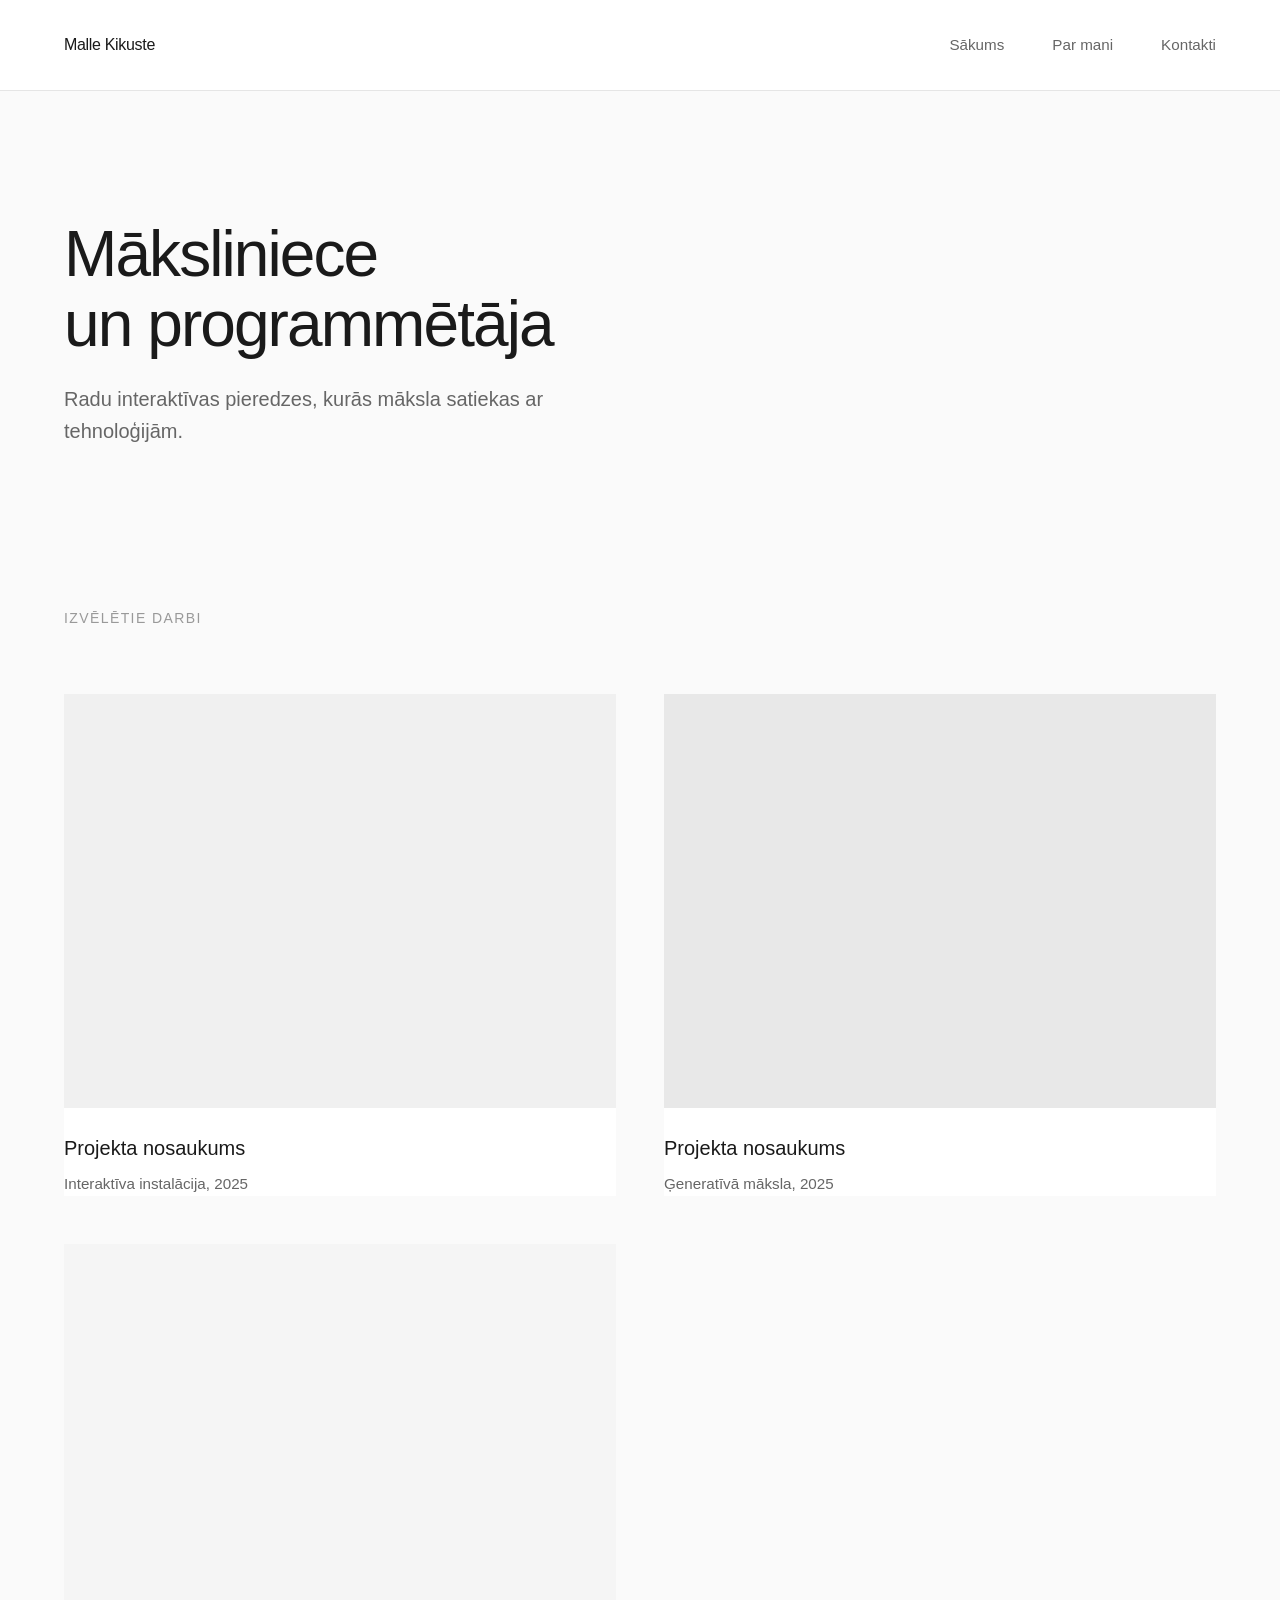
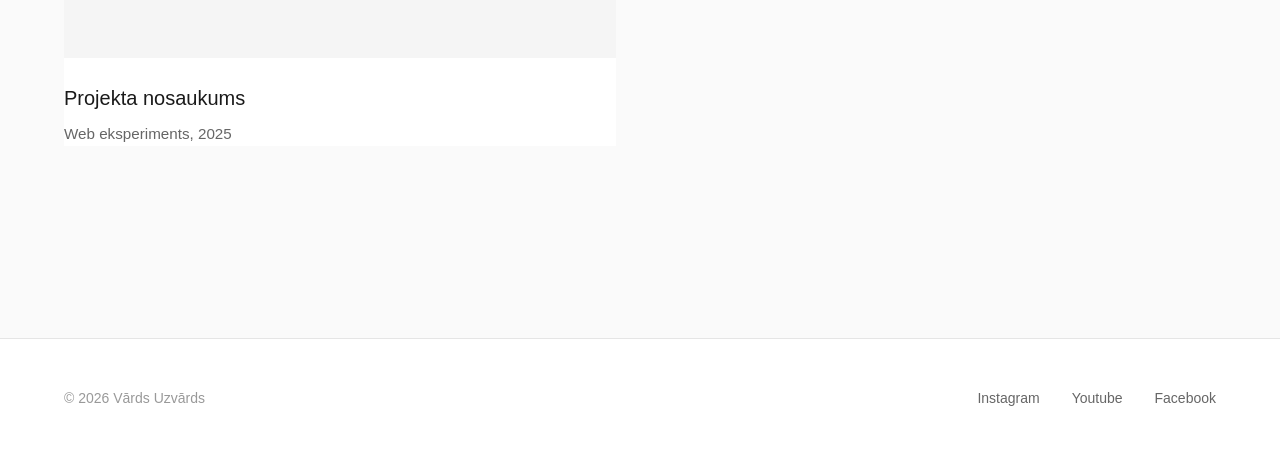
==== index.html @ 7a05544a "pievienoju pirmos failus" ====
<!DOCTYPE html>
<!-- ↑ Šis saka pārlūkam: "Šis ir HTML5 dokuments" -->

<html lang="lv">
<!-- ↑ <html> - Visa lapas sākums. lang="lv" nozīmē latviešu valoda -->

<head>
<!-- ↑ <head> satur informāciju PAR lapu (lietotājs neredz) -->

    <meta charset="UTF-8">
    <!-- ↑ Atbalsta latviešu burtus (ā, č, ē, ģ...) -->

    <meta name="viewport" content="width=device-width, initial-scale=1.0">
    <!-- ↑ Lai lapa labi izskatās uz mobilajiem telefoniem -->

    <title>Portfolio</title>
    <!-- ↑ Teksts, ko redz pārlūka tab augšā -->

    <link rel="stylesheet" href="style.css">
    <!-- ↑ SVARĪGI! Pievieno CSS failu ar stiliem -->
    <!-- href="style.css" nozīmē: meklē style.css TAJĀ PAŠĀ mapē -->

</head>
<!-- ↑ Head beidzas -->

<body>
<!-- ↑ <body> satur visu, ko lietotājs REDZ lapā -->
   
    <!-- ========================================
         HEADER - Augšējā navigācijas josla
         ======================================== -->
    <header>
    <!-- ↑ Semantiskais tags lapas galvenei -->
    <!-- Šeit būs logo un menu -->

        <nav>
        <!-- ↑ <nav> - navigācijas elements -->

            <h1>Malle Kikuste</h1>
            <!-- ↑ <h1> - Galvenais virsraksts (lielākais) -->
            <!-- Šeit students raksta savu vārdu -->

            <ul>
            <!-- ↑ <ul> - Unordered List (saraksts ar punktiem) -->

                <li><a href="index.html">Sākums</a></li>
                <!-- ↑ <li> - List Item (saraksta elements) -->
                <!-- <a href="..."> - saite uz citu lapu -->
                <!-- href="index.html" - ved uz šo pašu lapu -->

                <li><a href="about.html">Par mani</a></li>
                <!-- ↑ Saite uz "Par mani" lapu (vēl nav izveidota) -->

                <li><a href="contact.html">Kontakti</a></li>
                <!-- ↑ Saite uz "Kontakti" lapu (vēl nav izveidota) -->

            </ul>
            <!-- ↑ Saraksta beigas -->

        </nav>
        <!-- ↑ Navigācijas beigas -->

    </header>
    <!-- ↑ Header beidzas -->

    <!-- ========================================
         MAIN - Galvenais saturs
         ======================================== -->
    <main>
    <!-- ↑ <main> - galvenais lapas saturs -->

        <!-- HERO SEKCIJA - Liela intro daļa -->
        <section class="hero">
        <!-- ↑ <section> - semantisks satura bloks -->
        <!-- class="hero" - CSS var mērķēt šo konkrēto sekciju -->

            <h2>Māksliniece<br>un programmētāja</h2>
            <!-- ↑ <h2> - Otrā līmeņa virsraksts (mazāks par h1) -->
            <!-- <br> - line break, jauna rinda -->

            <p>Radu interaktīvas pieredzes, kurās māksla satiekas ar tehnoloģijām.</p>
            <!-- ↑ <p> - Paragraph (rindkopa/paragrāfs) -->

        </section>
        <!-- ↑ Hero sekcijas beigas -->

        <!-- PORTFOLIO SEKCIJA - Darbu galerija -->
        <section class="portfolio">
        <!-- ↑ Jauna sekcija ar class="portfolio" -->

            <h2>Izvēlētie darbi</h2>
            <!-- ↑ Sekcijas virsraksts -->

            <div class="gallery">
            <!-- ↑ <div> - Container (kastīte grupēšanai) -->
            <!-- class="gallery" - CSS izmantos, lai izveidotu grid layout -->

                <!-- PROJEKTS 1 -->
                <div class="project-card card1">
                <!-- ↑ Pirmā projekta kartīte -->
                <!-- 2 klases: "project-card" (vispārīgi stili) + "card1" (specifiskā krāsa) -->

                    <div class="img-placeholder"></div>
                    <!-- ↑ Tukša kastīte attēlam -->
                    <!-- CSS piešķirs pelēko fonu -->
                    <!-- Vēlāk var pievienot: <img src="images/project1.jpg"> -->

                    <h3>Projekta nosaukums</h3>
                    <!-- ↑ <h3> - Trešā līmeņa virsraksts (vēl mazāks) -->
                    <!-- Students šeit raksta sava darba nosaukumu -->

                    <p>Interaktīva instalācija, 2025</p>
                    <!-- ↑ Īss darba apraksts -->

                </div>
                <!-- ↑ Projekta 1 beigas -->

                <!-- PROJEKTS 2 -->
                <div class="project-card card2">
                <!-- ↑ Otrā projekta kartīte -->
                <!-- card2 = cita fona krāsa CSS -->

                    <div class="img-placeholder"></div>
                    <!-- ↑ Vieta otrajam attēlam -->

                    <h3>Projekta nosaukums</h3>
                    <!-- ↑ Otra projekta nosaukums -->

                    <p>Ģeneratīvā māksla, 2025</p>
                    <!-- ↑ Otra projekta apraksts -->

                </div>
                <!-- ↑ Projekta 2 beigas -->

                <!-- PROJEKTS 3 -->
                <div class="project-card card3">
                <!-- ↑ Trešā projekta kartīte -->

                    <div class="img-placeholder"></div>
                    <!-- ↑ Vieta trešajam attēlam -->

                    <h3>Projekta nosaukums</h3>
                    <!-- ↑ Trešā projekta nosaukums -->

                    <p>Web eksperiments, 2025</p>
                    <!-- ↑ Trešā projekta apraksts -->

                </div>
                <!-- ↑ Projekta 3 beigas -->

            </div>
            <!-- ↑ Gallery beidzas -->

        </section>
        <!-- ↑ Portfolio sekcijas beigas -->

    </main>
    <!-- ↑ Main satura beigas -->

    <!-- ========================================
         FOOTER - Apakšējā daļa ar info
         ======================================== -->
    <footer>
    <!-- ↑ <footer> - semantisks tags lapas kājenei -->

        <div class="footer-content">
        <!-- ↑ Container kas centēs saturu (CSS) -->

            <p>© 2026 Vārds Uzvārds</p>
            <!-- ↑ Copyright simbols © un vārds -->

            <div class="social-links">
            <!-- ↑ Container sociālajām saitēm -->

                <a href="#">Instagram</a>
                <!-- ↑ Saite uz Instagram -->
                <!-- href="#" - pagaidu, vēlāk aizstāj ar īsto URL -->

                <a href="#">Youtube</a>
                <!-- ↑ Saite uz Youtube -->

                <a href="#">Facebook</a>
                <!-- ↑ Saite uz Facebook -->

            </div>
            <!-- ↑ Social links beidzas -->

        </div>
        <!-- ↑ Footer content beidzas -->

    </footer>
    <!-- ↑ Footer beidzas -->

</body>
<!-- ↑ Body beidzas -->

</html>
<!-- ↑ Visa HTML dokumenta beigas -->


<!--
==============================================
KOPSAVILKUMS - LAPAS STRUKTŪRA:
==============================================

1. HEADER (augšā)
   └── Logo (Vārds Uzvārds) + Menu saites

2. MAIN (vidus)
   ├── HERO sekcija
   │   └── Liels virsraksts + apraksts
   └── PORTFOLIO sekcija
       └── 3 projektu kartītes
           ├── Attēla vieta
           ├── Nosaukums
           └── Apraksts

3. FOOTER (apakšā)
   └── Copyright + Sociālās saites

==============================================
KO MAINĪT:
==============================================

✏️  Rinda 14: Tavs vārds
✏️  Rinda 27: Hero virsraksts
✏️  Rinda 28: Hero apraksts
✏️  Rinda 40-42: Projekts 1 info
✏️  Rinda 49-51: Projekts 2 info
✏️  Rinda 58-60: Projekts 3 info
✏️  Rinda 71: Copyright vārds
✏️  Rinda 75-79: Sociālo saišu URL
==============================================
-->
---- style.css ----
/* ============================================
   CSS RESET - Noņem pārlūka default stilus
   ============================================ */

* {
    /* ↑ Zvaigznīte (*) = selektors VISIEM elementiem */
   
    margin: 0;
    /* ↑ Noņem visas ārējās atstarpes */
   
    padding: 0;
    /* ↑ Noņem visas iekšējās atstarpes */
   
    box-sizing: border-box;
    /* ↑ Padding un border IETILPST width/height */
    /* Atvieglo izmēru aprēķinus */
}

/* ============================================
   PAMATA BODY STILI
   ============================================ */

body {
    /* ↑ Stili VISAM lapas saturam */
   
    font-family: -apple-system, BlinkMacSystemFont, 'Segoe UI', sans-serif;
    /* ↑ Izmanto sistēmas fontu (Mac/Windows default) */
    /* Sans-serif = bez dekoratīvām līnijām */
   
    line-height: 1.6;
    /* ↑ Atstarpe starp teksta rindām (1.6x no fonta izmēra) */
    /* Laba lasāmība */
   
    color: #1a1a1a;
    /* ↑ Teksta krāsa - gandrīz melns (ne 100% melns) */
    /* Hex kods: # + 6 simboli (RR GG BB) */
   
    background: #fafafa;
    /* ↑ Lapas fona krāsa - gaišs pelēks */
}

/* ============================================
   HEADER - Augšējā navigācijas josla
   ============================================ */

header {
    /* ↑ Mērķē <header> tagu */
   
    padding: 2rem 4rem;
    /* ↑ Iekšējās atstarpes: 2rem augšā/apakšā, 4rem kreisais/labais */
    /* rem = relative unit (1rem ≈ 16px) */
   
    background: white;
    /* ↑ Balts fons */
   
    border-bottom: 1px solid #e5e5e5;
    /* ↑ Plāna pelēka līnija apakšā */
    /* 1px biezums, solid līnija, #e5e5e5 krāsa */
}

nav {
    /* ↑ Mērķē <nav> tagu header iekšā */
   
    display: flex;
    /* ↑ Flexbox layout - elementi rindā */
   
    justify-content: space-between;
    /* ↑ Izvieto elementus: viens kreisajā, otrs labajā pusē */
   
    align-items: center;
    /* ↑ Centrē elementus vertikāli */
   
    max-width: 1400px;
    /* ↑ Maksimālais platums (lai neizplūstu uz lielajiem ekrāniem) */
   
    margin: 0 auto;
    /* ↑ Centrē horizontāli: 0 augšā/apakšā, auto kreisais/labais */
}

nav h1 {
    /* ↑ Mērķē <h1> kas ir nav iekšā (logo/vārds) */
   
    font-size: 1rem;
    /* ↑ Izmērs 1rem (≈16px) - mazs, minimālistisks */
   
    font-weight: 500;
    /* ↑ Svars 500 (starp normal 400 un bold 700) */
   
    letter-spacing: -0.02em;
    /* ↑ Samazina atstarpi starp burtiem (saspiež) */
    /* Negatīvs = tuvāk kopā */
}

nav ul {
    /* ↑ Mērķē <ul> sarakstu nav iekšā */
   
    list-style: none;
    /* ↑ Noņem aizzīmes (bullet points) */
   
    display: flex;
    /* ↑ Saraksta elementi rindā (ne pa vertikāli) */
   
    gap: 3rem;
    /* ↑ Atstarpe starp saraksta elementiem */
}

nav a {
    /* ↑ Mērķē VISAS saites (<a>) nav iekšā */
   
    color: #666;
    /* ↑ Vidēji pelēka krāsa */
   
    text-decoration: none;
    /* ↑ Noņem pasvītrojumu */
   
    font-size: 0.95rem;
    /* ↑ Mazliet mazāks par normālo (15.2px) */
   
    transition: color 0.2s;
    /* ↑ Smooth krāsas maiņa 0.2 sekundes */
    /* Animē hover efektu */
}

nav a:hover {
    /* ↑ Kad pele ir virs saites */
   
    color: #1a1a1a;
    /* ↑ Kļūst tumšāka (gandrīz melna) */
}

/* ============================================
   MAIN - Galvenais saturs
   ============================================ */

main {
    /* ↑ Mērķē <main> tagu */
   
    max-width: 1400px;
    /* ↑ Ierobežo platumu */
   
    margin: 0 auto;
    /* ↑ Centrē horizontāli */
   
    padding: 0 4rem;
    /* ↑ Padding: 0 augšā/apakšā, 4rem kreisais/labais */
}

/* ============================================
   HERO SEKCIJA - Liela intro daļa
   ============================================ */

.hero {
    /* ↑ Punkts (.) nozīmē CLASS selector */
    /* Mērķē elementus ar class="hero" */
   
    padding: 8rem 0 6rem;
    /* ↑ Padding: 8rem augšā, 0 kreisais/labais, 6rem apakšā */
    /* Daudz vietas augšā un apakšā */
}

.hero h2 {
    /* ↑ Mērķē <h2> kas ir .hero iekšā */
   
    font-size: 4rem;
    /* ↑ Ļoti liels (64px) - galvenais virsraksts */
   
    font-weight: 300;
    /* ↑ Plāns fonts (light) */
    /* 300 ir viegls, 400 normāls, 700 treknraksts */
   
    letter-spacing: -0.03em;
    /* ↑ Vēl vairāk saspiesti burti */
   
    margin-bottom: 1.5rem;
    /* ↑ Atstarpe zem virsraksta */
   
    line-height: 1.1;
    /* ↑ Mazāka atstarpe starp rindām (kompaktāks) */
}

.hero p {
    /* ↑ Mērķē <p> kas ir .hero iekšā */
   
    font-size: 1.25rem;
    /* ↑ Lielāks par normālo (20px) */
   
    color: #666;
    /* ↑ Vidēji pelēks (vieglāks par virsrakstu) */
   
    font-weight: 300;
    /* ↑ Plāns fonts */
   
    max-width: 600px;
    /* ↑ Ierobežo teksta platumu (lasāmībai) */
    /* Pārāk plats teksts ir grūti lasāms */
}

/* ============================================
   PORTFOLIO SEKCIJA - Darbu galerija
   ============================================ */

.portfolio {
    /* ↑ Mērķē elementus ar class="portfolio" */
   
    padding: 4rem 0 8rem;
    /* ↑ Padding: 4rem augšā, 0 kreisais/labais, 8rem apakšā */
}

.portfolio h2 {
    /* ↑ Virsraksts portfolio sekcijā */
   
    font-size: 0.875rem;
    /* ↑ Mazs (14px) */
   
    text-transform: uppercase;
    /* ↑ Visi burti LIELIE */
   
    letter-spacing: 0.1em;
    /* ↑ Daudz vietas starp burtiem (plašāk) */
    /* Pozitīvs = tālāk */
   
    color: #999;
    /* ↑ Gaišs pelēks */
   
    margin-bottom: 4rem;
    /* ↑ Liela atstarpe zem virsraksta */
   
    font-weight: 500;
    /* ↑ Vidēji smags */
}

/* ============================================
   GALERIJA - Projektu grid
   ============================================ */

.gallery {
    /* ↑ Container projektu kartītēm */
   
    display: grid;
    /* ↑ CSS Grid layout (nevis flexbox) */
    /* Grid = 2D layout (rindas UN kolonnas) */
   
    grid-template-columns: repeat(auto-fit, minmax(400px, 1fr));
    /* ↑ MAĢIJA! Automātisks kolonnu skaits */
    /* repeat = atkārto */
    /* auto-fit = pielāgojas ekrāna platumam */
    /* minmax(400px, 1fr) = minimums 400px, maksimums 1 daļa */
    /* Rezultāts: 3 kolonnas plašam, 2 vidējam, 1 mobilajam */
   
    gap: 3rem;
    /* ↑ Atstarpe starp grid elementiem */
}

/* ============================================
   PROJEKTA KARTĪTE - Atsevišķs darbs
   ============================================ */

.project-card {
    /* ↑ Vispārīgi stili VISĀM kartītēm */
   
    background: white;
    /* ↑ Balts fons */
   
    transition: transform 0.3s ease;
    /* ↑ Animē transform izmaiņas 0.3 sekundes */
    /* ease = sākas lēni, paātrinās, beidzas lēni */
   
    cursor: pointer;
    /* ↑ Kursors kļūst par rociņu (norāda, ka klikšķināms) */
}

.project-card:hover {
    /* ↑ Kad pele ir virs kartītes */
   
    transform: translateY(-4px);
    /* ↑ Paceļ kartīti 4px uz augšu */
    /* Negatīvs Y = uz augšu, pozitīvs = uz leju */
}

.project-card .img-placeholder {
    /* ↑ Attēla vietas holders */
    /* Atstarpe starp .project-card un .img-placeholder = descendant selector */
    /* Mērķē .img-placeholder KAS IR .project-card iekšā */
   
    width: 100%;
    /* ↑ Pilns platums no vecāka elementa */
   
    aspect-ratio: 4/3;
    /* ↑ Fiksēts platuma/augstuma attiecība */
    /* 4:3 = standarta foto proporcija */
    /* Automātiski aprēķina augstumu no platuma */
   
    display: flex;
    /* ↑ Flexbox, lai centrētu saturu */
   
    align-items: center;
    /* ↑ Centrē vertikāli */
   
    justify-content: center;
    /* ↑ Centrē horizontāli */
   
    font-size: 3rem;
    /* ↑ Liels fonts (ja liek emoji vai tekstu) */
   
    background: #f5f5f5;
    /* ↑ Gaišs pelēks fons (default) */
   
    margin-bottom: 1.5rem;
    /* ↑ Atstarpe zem attēla */
}

/* Dažādas fona krāsas katrai kartītei */

.card1 .img-placeholder {
    /* ↑ Tikai pirmā kartīte (class="card1") */
   
    background: #f0f0f0;
    /* ↑ Mazliet tumšāks pelēks */
}

.card2 .img-placeholder {
    /* ↑ Tikai otrā kartīte */
   
    background: #e8e8e8;
    /* ↑ Vēl tumšāks */
}

.card3 .img-placeholder {
    /* ↑ Tikai trešā kartīte */
   
    background: #f5f5f5;
    /* ↑ Gaišs (tāds pats kā default) */
}

.project-card h3 {
    /* ↑ Projekta nosaukums kartītē */
   
    font-size: 1.25rem;
    /* ↑ Vidēji liels (20px) */
   
    font-weight: 400;
    /* ↑ Normāls svars (ne treknraksts) */
   
    color: #1a1a1a;
    /* ↑ Gandrīz melns */
   
    margin-bottom: 0.5rem;
    /* ↑ Neliela atstarpe zem nosaukuma */
}

.project-card p {
    /* ↑ Projekta apraksts kartītē */
   
    color: #666;
    /* ↑ Vidēji pelēks (vieglāks par nosaukumu) */
   
    font-size: 0.95rem;
    /* ↑ Mazliet mazāks (15.2px) */
   
    font-weight: 300;
    /* ↑ Plāns fonts */
}

/* ============================================
   FOOTER - Apakšējā daļa
   ============================================ */

footer {
    /* ↑ Mērķē <footer> tagu */
   
    background: white;
    /* ↑ Balts fons */
   
    border-top: 1px solid #e5e5e5;
    /* ↑ Plāna pelēka līnija AUGŠĀ */
   
    padding: 3rem 4rem;
    /* ↑ Padding: 3rem augšā/apakšā, 4rem kreisais/labais */
   
    margin-top: 4rem;
    /* ↑ Liela atstarpe virs footer */
}

.footer-content {
    /* ↑ Container footer saturam */
   
    max-width: 1400px;
    /* ↑ Ierobežo platumu */
   
    margin: 0 auto;
    /* ↑ Centrē horizontāli */
   
    display: flex;
    /* ↑ Flexbox layout */
   
    justify-content: space-between;
    /* ↑ Copyright kreisajā, saites labajā pusē */
   
    align-items: center;
    /* ↑ Centrē vertikāli */
}

footer p {
    /* ↑ Copyright teksts */
   
    color: #999;
    /* ↑ Gaišs pelēks */
   
    font-size: 0.875rem;
    /* ↑ Mazs (14px) */
}

.social-links {
    /* ↑ Container sociālajām saitēm */
   
    display: flex;
    /* ↑ Saites rindā */
   
    gap: 2rem;
    /* ↑ Atstarpe starp saitēm */
}

.social-links a {
    /* ↑ Atsevišķa sociālā saite */
   
    color: #666;
    /* ↑ Vidēji pelēks */
   
    text-decoration: none;
    /* ↑ Bez pasvītrojuma */
   
    font-size: 0.875rem;
    /* ↑ Mazs (14px) */
   
    transition: color 0.2s;
    /* ↑ Smooth krāsas maiņa */
}

.social-links a:hover {
    /* ↑ Kad pele virs saites */
   
    color: #1a1a1a;
    /* ↑ Kļūst tumšāka */
}

/* ============================================
   RESPONSIVE - Mobilajiem telefoniem
   ============================================ */

@media (max-width: 768px) {
    /* ↑ Media query = CSS kas darbojas TIK JA... */
    /* max-width: 768px = ekrāns 768px vai mazāks */
    /* Tipiskais tablet/phone breakpoint */
   
    header, main, footer {
        /* ↑ Visiem trim elementiem */
       
        padding-left: 2rem;
        padding-right: 2rem;
        /* ↑ Mazāks padding sānos (4rem → 2rem) */
        /* Vairāk vietas šaurā ekrānā */
    }

    nav {
        /* ↑ Navigācija mobilajā */
       
        flex-direction: column;
        /* ↑ Elementi pa vertikāli (ne horizontāli) */
        /* Logo virs menu */
       
        gap: 1.5rem;
        /* ↑ Atstarpe starp logo un menu */
       
        align-items: flex-start;
        /* ↑ Izlīdzina pa kreisi (nevis centru) */
    }

    nav ul {
        /* ↑ Menu saraksts mobilajā */
       
        gap: 2rem;
        /* ↑ Mazāka atstarpe (3rem → 2rem) */
    }

    .hero {
        /* ↑ Hero sekcija mobilajā */
       
        padding: 4rem 0 3rem;
        /* ↑ Mazāks padding (8rem → 4rem, 6rem → 3rem) */
    }

    .hero h2 {
        /* ↑ Hero virsraksts mobilajā */
       
        font-size: 2.5rem;
        /* ↑ Mazāks (4rem → 2.5rem = 64px → 40px) */
    }

    .hero p {
        /* ↑ Hero teksts mobilajā */
       
        font-size: 1.1rem;
        /* ↑ Mazāks (1.25rem → 1.1rem) */
    }

    .gallery {
        /* ↑ Projektu grid mobilajā */
       
        grid-template-columns: 1fr;
        /* ↑ TIK 1 kolonna (nevis 2-3) */
        /* Visi projekti pa vertikāli */
    }

    .footer-content {
        /* ↑ Footer saturs mobilajā */
       
        flex-direction: column;
        /* ↑ Elementi pa vertikāli */
        /* Copyright virs saitēm */
       
        gap: 1.5rem;
        /* ↑ Atstarpe starp elementiem */
       
        align-items: flex-start;
        /* ↑ Izlīdzina pa kreisi */
    }
}

/* ============================================
   KOPSAVILKUMS - KO MAINĪT:
   ============================================
   
   KRĀSAS:
   - Rinda 32: Teksta krāsa (#1a1a1a)
   - Rinda 35: Fona krāsa (#fafafa)
   - Rinda 54: Header fons (white)
   
   IZMĒRI:
   - Rinda 139: Hero virsraksts (4rem)
   - Rinda 227: Galvenā platums (1400px)
   
   FONTI:
   - Rinda 26: Font family
   
   ============================================ */
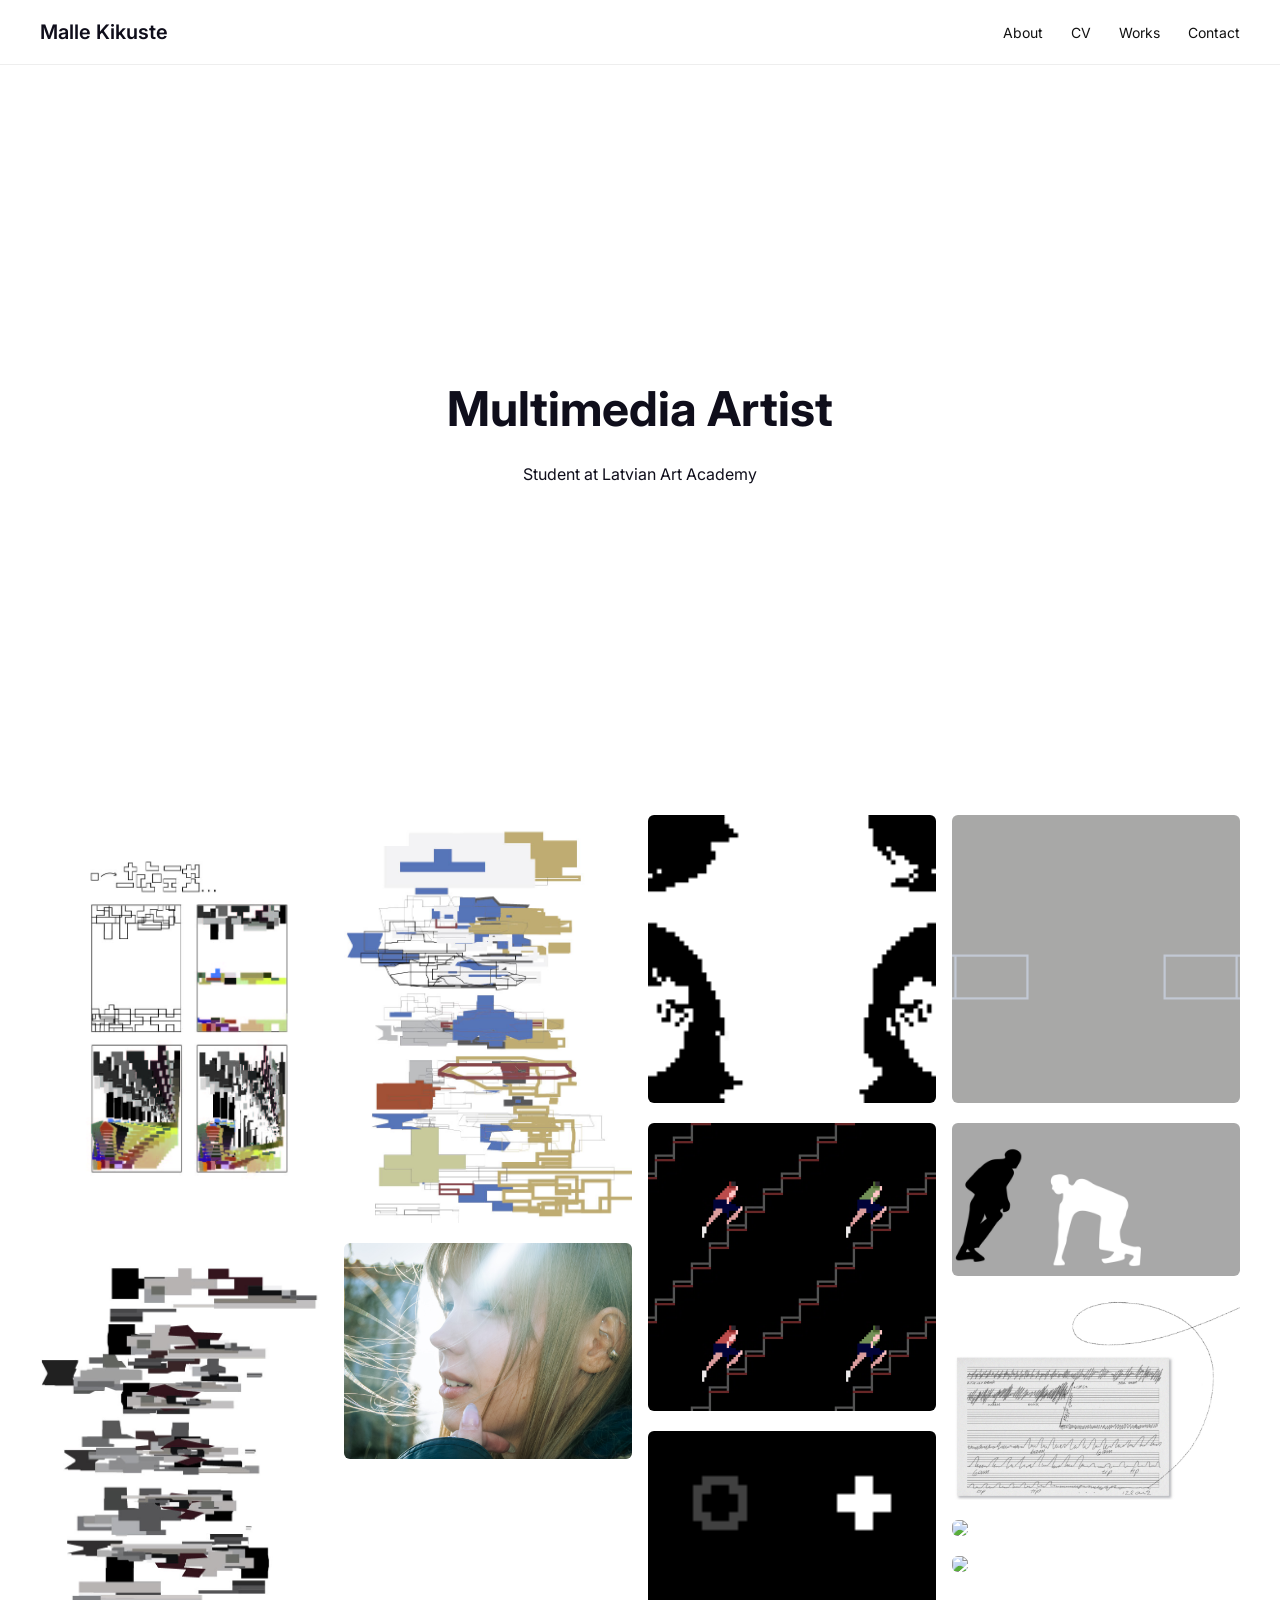
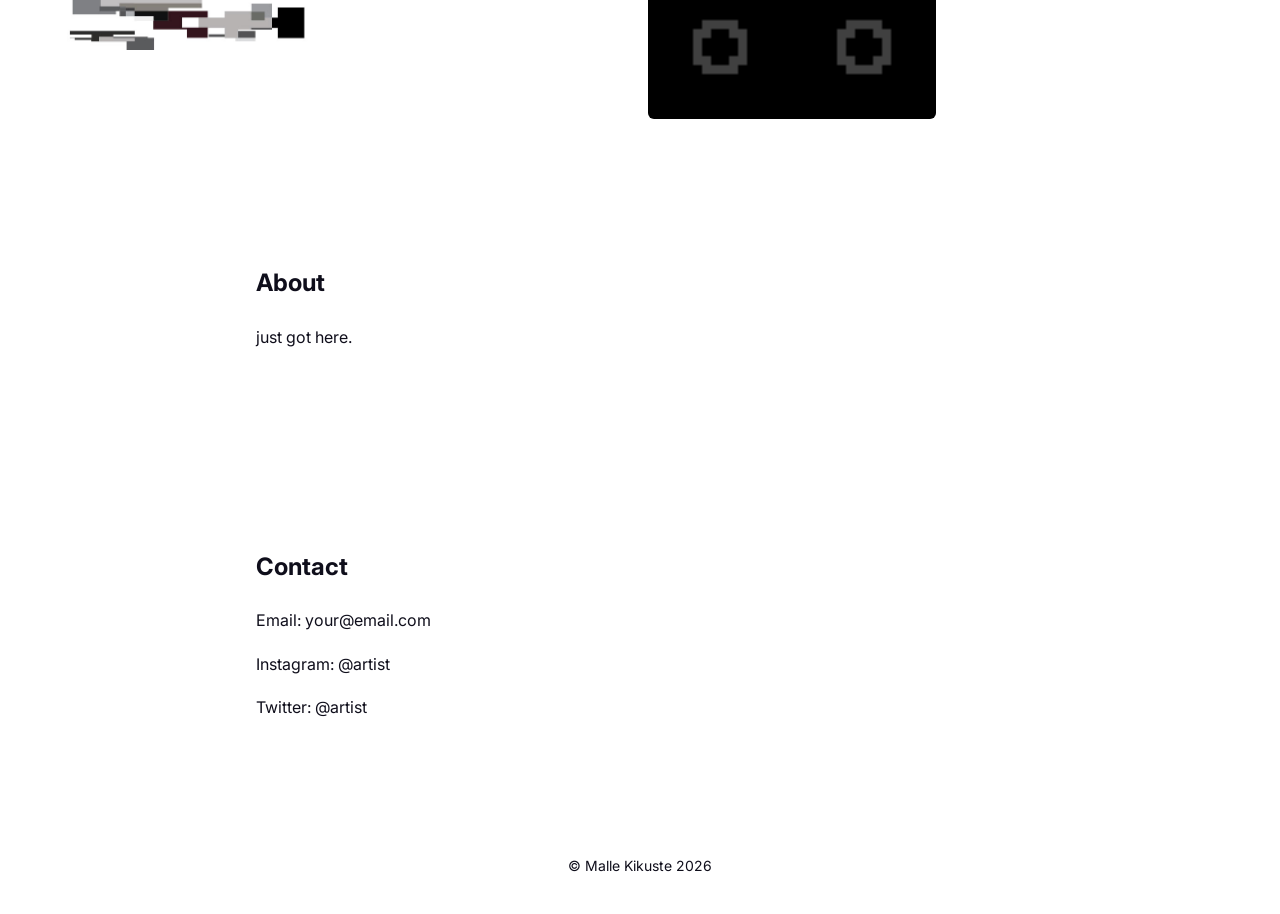
==== commit 75b26adf: "nomainiju majaslapas izskatu" ====
--- a/index.html
+++ b/index.html
@@ -1,236 +1,272 @@
 <!DOCTYPE html>
-<!-- ↑ Šis saka pārlūkam: "Šis ir HTML5 dokuments" -->
-
-<html lang="lv">
-<!-- ↑ <html> - Visa lapas sākums. lang="lv" nozīmē latviešu valoda -->
-
+<html lang="en">
 <head>
-<!-- ↑ <head> satur informāciju PAR lapu (lietotājs neredz) -->
-
-    <meta charset="UTF-8">
-    <!-- ↑ Atbalsta latviešu burtus (ā, č, ē, ģ...) -->
-
-    <meta name="viewport" content="width=device-width, initial-scale=1.0">
-    <!-- ↑ Lai lapa labi izskatās uz mobilajiem telefoniem -->
-
-    <title>Portfolio</title>
-    <!-- ↑ Teksts, ko redz pārlūka tab augšā -->
-
-    <link rel="stylesheet" href="style.css">
-    <!-- ↑ SVARĪGI! Pievieno CSS failu ar stiliem -->
-    <!-- href="style.css" nozīmē: meklē style.css TAJĀ PAŠĀ mapē -->
-
+
+<!-- CHANGE: Page title shown in browser tab -->
+<title>Malle Kikuste</title>
+
+<!-- CHANGE: Replace favicon.ico with your favicon file -->
+<link rel="icon" type="image/x-icon" href="favicon.ico">
+
+<meta charset="UTF-8">
+<meta name="viewport" content="width=device-width, initial-scale=1.0">
+
+<!-- CHANGE: Replace with your own web font if desired -->
+<link href="https://fonts.googleapis.com/css2?family=Inter:wght@300;400;600&display=swap" rel="stylesheet">
+
+<style>
+
+/* CHANGE: Global website colours, spacing and typography */
+body{
+margin:0;
+font-family:'Inter', sans-serif;
+background:#ffffff;
+color:#0f0e1b;
+}
+
+/* CHANGE: Header layout, spacing and responsiveness */
+header{
+display:flex;
+justify-content:space-between;
+align-items:center;
+padding:20px 40px;
+background:white;
+position:sticky;
+top:0;
+z-index:10;
+border-bottom:1px solid #eee;
+}
+
+/* CHANGE: Artist name styling */
+.logo{
+font-weight:600;
+font-size:20px;
+}
+
+/* CHANGE: Navigation spacing and alignment */
+nav a{
+margin-left:24px;
+text-decoration:none;
+color:#111;
+font-size:14px;
+}
+
+/* CHANGE: Hero section size, spacing and background */
+.hero {
+  height:70vh;
+  display:flex;
+  flex-direction:column;
+  justify-content:center;
+  align-items:center;
+  text-align:center;
+  padding:40px;
+
+  /* CHANGE: Hero background image */
+  background-image: url('h1.png'); /* replace with your image path */
+  background-size: cover;       /* ensures image covers whole hero area */
+  background-position: center;  /* centers the image */
+  background-repeat: no-repeat; /* prevents tiling */
+}
+
+/* CHANGE: Hero title styling */
+.hero h1{
+font-size:48px;
+margin-bottom:10px;
+}
+
+/* CHANGE: Hero description styling */
+.hero p{
+max-width:600px;
+}
+
+/* CHANGE: Main gallery grid layout */
+.gallery{
+column-count:4;
+column-gap:16px;
+padding:40px;
+}
+
+/* CHANGE: Individual artwork spacing */
+.artwork{
+break-inside:avoid;
+margin-bottom:16px;
+}
+
+/* CHANGE: Artwork image size and hover behaviour */
+.artwork img{
+width:100%;
+cursor:pointer;
+border-radius:6px;
+}
+
+/* CHANGE: Popup viewer background and alignment */
+.popup{
+display:none;
+position:fixed;
+top:0;
+left:0;
+width:100%;
+height:100%;
+background:rgba(0,0,0,0.9);
+justify-content:center;
+align-items:center;
+z-index:20;
+}
+
+/* CHANGE: Popup media size */
+.popup img, .popup iframe{
+max-width:80%;
+max-height:80%;
+}
+
+/* CHANGE: Close button styling */
+.close{
+position:absolute;
+top:30px;
+right:40px;
+color:white;
+font-size:30px;
+cursor:pointer;
+}
+
+/* CHANGE: About and Contact page layout */
+.section{
+padding:80px 20%;
+line-height:1.7;
+}
+
+/* CHANGE: Footer spacing */
+footer{
+padding:40px;
+text-align:center;
+font-size:14px;
+}
+
+@media(max-width:900px){
+
+/* CHANGE: Gallery columns for tablet */
+.gallery{
+column-count:2;
+}
+
+}
+
+@media(max-width:600px){
+
+/* CHANGE: Gallery columns for mobile */
+.gallery{
+column-count:1;
+}
+
+}
+
+</style>
 </head>
-<!-- ↑ Head beidzas -->
-
 <body>
-<!-- ↑ <body> satur visu, ko lietotājs REDZ lapā -->
-   
-    <!-- ========================================
-         HEADER - Augšējā navigācijas josla
-         ======================================== -->
-    <header>
-    <!-- ↑ Semantiskais tags lapas galvenei -->
-    <!-- Šeit būs logo un menu -->
-
-        <nav>
-        <!-- ↑ <nav> - navigācijas elements -->
-
-            <h1>Malle Kikuste</h1>
-            <!-- ↑ <h1> - Galvenais virsraksts (lielākais) -->
-            <!-- Šeit students raksta savu vārdu -->
-
-            <ul>
-            <!-- ↑ <ul> - Unordered List (saraksts ar punktiem) -->
-
-                <li><a href="index.html">Sākums</a></li>
-                <!-- ↑ <li> - List Item (saraksta elements) -->
-                <!-- <a href="..."> - saite uz citu lapu -->
-                <!-- href="index.html" - ved uz šo pašu lapu -->
-
-                <li><a href="about.html">Par mani</a></li>
-                <!-- ↑ Saite uz "Par mani" lapu (vēl nav izveidota) -->
-
-                <li><a href="contact.html">Kontakti</a></li>
-                <!-- ↑ Saite uz "Kontakti" lapu (vēl nav izveidota) -->
-
-            </ul>
-            <!-- ↑ Saraksta beigas -->
-
-        </nav>
-        <!-- ↑ Navigācijas beigas -->
-
-    </header>
-    <!-- ↑ Header beidzas -->
-
-    <!-- ========================================
-         MAIN - Galvenais saturs
-         ======================================== -->
-    <main>
-    <!-- ↑ <main> - galvenais lapas saturs -->
-
-        <!-- HERO SEKCIJA - Liela intro daļa -->
-        <section class="hero">
-        <!-- ↑ <section> - semantisks satura bloks -->
-        <!-- class="hero" - CSS var mērķēt šo konkrēto sekciju -->
-
-            <h2>Māksliniece<br>un programmētāja</h2>
-            <!-- ↑ <h2> - Otrā līmeņa virsraksts (mazāks par h1) -->
-            <!-- <br> - line break, jauna rinda -->
-
-            <p>Radu interaktīvas pieredzes, kurās māksla satiekas ar tehnoloģijām.</p>
-            <!-- ↑ <p> - Paragraph (rindkopa/paragrāfs) -->
-
-        </section>
-        <!-- ↑ Hero sekcijas beigas -->
-
-        <!-- PORTFOLIO SEKCIJA - Darbu galerija -->
-        <section class="portfolio">
-        <!-- ↑ Jauna sekcija ar class="portfolio" -->
-
-            <h2>Izvēlētie darbi</h2>
-            <!-- ↑ Sekcijas virsraksts -->
-
-            <div class="gallery">
-            <!-- ↑ <div> - Container (kastīte grupēšanai) -->
-            <!-- class="gallery" - CSS izmantos, lai izveidotu grid layout -->
-
-                <!-- PROJEKTS 1 -->
-                <div class="project-card card1">
-                <!-- ↑ Pirmā projekta kartīte -->
-                <!-- 2 klases: "project-card" (vispārīgi stili) + "card1" (specifiskā krāsa) -->
-
-                    <div class="img-placeholder"></div>
-                    <!-- ↑ Tukša kastīte attēlam -->
-                    <!-- CSS piešķirs pelēko fonu -->
-                    <!-- Vēlāk var pievienot: <img src="images/project1.jpg"> -->
-
-                    <h3>Projekta nosaukums</h3>
-                    <!-- ↑ <h3> - Trešā līmeņa virsraksts (vēl mazāks) -->
-                    <!-- Students šeit raksta sava darba nosaukumu -->
-
-                    <p>Interaktīva instalācija, 2025</p>
-                    <!-- ↑ Īss darba apraksts -->
-
-                </div>
-                <!-- ↑ Projekta 1 beigas -->
-
-                <!-- PROJEKTS 2 -->
-                <div class="project-card card2">
-                <!-- ↑ Otrā projekta kartīte -->
-                <!-- card2 = cita fona krāsa CSS -->
-
-                    <div class="img-placeholder"></div>
-                    <!-- ↑ Vieta otrajam attēlam -->
-
-                    <h3>Projekta nosaukums</h3>
-                    <!-- ↑ Otra projekta nosaukums -->
-
-                    <p>Ģeneratīvā māksla, 2025</p>
-                    <!-- ↑ Otra projekta apraksts -->
-
-                </div>
-                <!-- ↑ Projekta 2 beigas -->
-
-                <!-- PROJEKTS 3 -->
-                <div class="project-card card3">
-                <!-- ↑ Trešā projekta kartīte -->
-
-                    <div class="img-placeholder"></div>
-                    <!-- ↑ Vieta trešajam attēlam -->
-
-                    <h3>Projekta nosaukums</h3>
-                    <!-- ↑ Trešā projekta nosaukums -->
-
-                    <p>Web eksperiments, 2025</p>
-                    <!-- ↑ Trešā projekta apraksts -->
-
-                </div>
-                <!-- ↑ Projekta 3 beigas -->
-
-            </div>
-            <!-- ↑ Gallery beidzas -->
-
-        </section>
-        <!-- ↑ Portfolio sekcijas beigas -->
-
-    </main>
-    <!-- ↑ Main satura beigas -->
-
-    <!-- ========================================
-         FOOTER - Apakšējā daļa ar info
-         ======================================== -->
-    <footer>
-    <!-- ↑ <footer> - semantisks tags lapas kājenei -->
-
-        <div class="footer-content">
-        <!-- ↑ Container kas centēs saturu (CSS) -->
-
-            <p>© 2026 Vārds Uzvārds</p>
-            <!-- ↑ Copyright simbols © un vārds -->
-
-            <div class="social-links">
-            <!-- ↑ Container sociālajām saitēm -->
-
-                <a href="#">Instagram</a>
-                <!-- ↑ Saite uz Instagram -->
-                <!-- href="#" - pagaidu, vēlāk aizstāj ar īsto URL -->
-
-                <a href="#">Youtube</a>
-                <!-- ↑ Saite uz Youtube -->
-
-                <a href="#">Facebook</a>
-                <!-- ↑ Saite uz Facebook -->
-
-            </div>
-            <!-- ↑ Social links beidzas -->
-
-        </div>
-        <!-- ↑ Footer content beidzas -->
-
-    </footer>
-    <!-- ↑ Footer beidzas -->
+
+<!-- HEADER NAVIGATION -->
+<header>
+
+<!-- CHANGE: Artist name text -->
+<div class="logo">Malle Kikuste</div>
+
+<nav>
+
+<!-- CHANGE: Navigation labels and links -->
+<a href="#about">About</a>
+<a href="#cv">CV</a>
+<a href="#works">Works</a>
+<a href="#contact">Contact</a>
+
+</nav>
+</header>
+
+<!-- HERO SECTION -->
+<section class="hero">
+<!-- CHANGE: Main homepage title -->
+<h1>Multimedia Artist</h1>
+<!-- CHANGE: Short introduction text -->
+<p>Student at Latvian Art Academy</p>
+
+</section>
+
+<!-- WORKS GALLERY -->
+<section id="works" class="gallery">
+
+<!-- CHANGE: Replace image paths and popup behaviour -->
+<div class="artwork"><img src="1.jpg" onclick="openPopup('1.jpg')"></div>
+<div class="artwork"><img src="2.jpg" onclick="openPopup('2.jpg')"></div>
+<div class="artwork"><img src="3.jpg" onclick="openPopup('3.jpg')"></div>
+<div class="artwork"><img src="4.jpg" onclick="openPopup('4.jpg')"></div>
+
+<!-- CHANGE: Example artwork that opens separate page -->
+<div class="artwork"><a href="g5.html"><img src="g5.gif"></a></div>
+<div class="artwork"><a href="g6.html"><img src="g6.gif"></a></div>
+<div class="artwork"><a href="g7.html"><img src="g7.gif"></a></div>
+<div class="artwork"><a href="g8.html"><img src="g8.gif"></a></div>
+
+<!-- CHANGE: Additional popup artworks -->
+<div class="artwork"><img src="9.png" onclick="openPopup('9.png')"></div>
+<div class="artwork"><img src="10.png" onclick="openPopup('10.png')"></div>
+<div class="artwork"><img src="11.png" onclick="openPopup('11.png')"></div>
+<div class="artwork"><img src="12.png" onclick="openPopup('12.png')"></div>
+
+</section>
+
+<!-- ABOUT SECTION -->
+<section id="about" class="section">
+
+<!-- CHANGE: Artist biography text -->
+<h2>About</h2>
+<p>
+just got here.
+</p>
+
+</section>
+
+<!-- CONTACT SECTION -->
+<section id="contact" class="section">
+
+<!-- CHANGE: Contact text and social links -->
+<h2>Contact</h2>
+<p>Email: your@email.com</p>
+<p>Instagram: @artist</p>
+<p>Twitter: @artist</p>
+
+</section>
+
+<footer>
+
+<!-- CHANGE: Footer text -->
+© Malle Kikuste 2026
+
+</footer>
+
+<!-- POPUP VIEWER -->
+<div class="popup" id="popup">
+<span class="close" onclick="closePopup()">×</span>
+<img id="popup-img">
+</div>
+
+<script>
+
+/* CHANGE: Popup behaviour */
+function openPopup(src){
+
+document.getElementById('popup').style.display='flex';
+
+document.getElementById('popup-img').src=src;
+
+}
+
+/* CHANGE: Close popup behaviour */
+function closePopup(){
+
+document.getElementById('popup').style.display='none';
+
+}
+
+</script>
 
 </body>
-<!-- ↑ Body beidzas -->
-
 </html>
-<!-- ↑ Visa HTML dokumenta beigas -->
-
-
-<!--
-==============================================
-KOPSAVILKUMS - LAPAS STRUKTŪRA:
-==============================================
-
-1. HEADER (augšā)
-   └── Logo (Vārds Uzvārds) + Menu saites
-
-2. MAIN (vidus)
-   ├── HERO sekcija
-   │   └── Liels virsraksts + apraksts
-   └── PORTFOLIO sekcija
-       └── 3 projektu kartītes
-           ├── Attēla vieta
-           ├── Nosaukums
-           └── Apraksts
-
-3. FOOTER (apakšā)
-   └── Copyright + Sociālās saites
-
-==============================================
-KO MAINĪT:
-==============================================
-
-✏️  Rinda 14: Tavs vārds
-✏️  Rinda 27: Hero virsraksts
-✏️  Rinda 28: Hero apraksts
-✏️  Rinda 40-42: Projekts 1 info
-✏️  Rinda 49-51: Projekts 2 info
-✏️  Rinda 58-60: Projekts 3 info
-✏️  Rinda 71: Copyright vārds
-✏️  Rinda 75-79: Sociālo saišu URL
-==============================================
--->
-
-
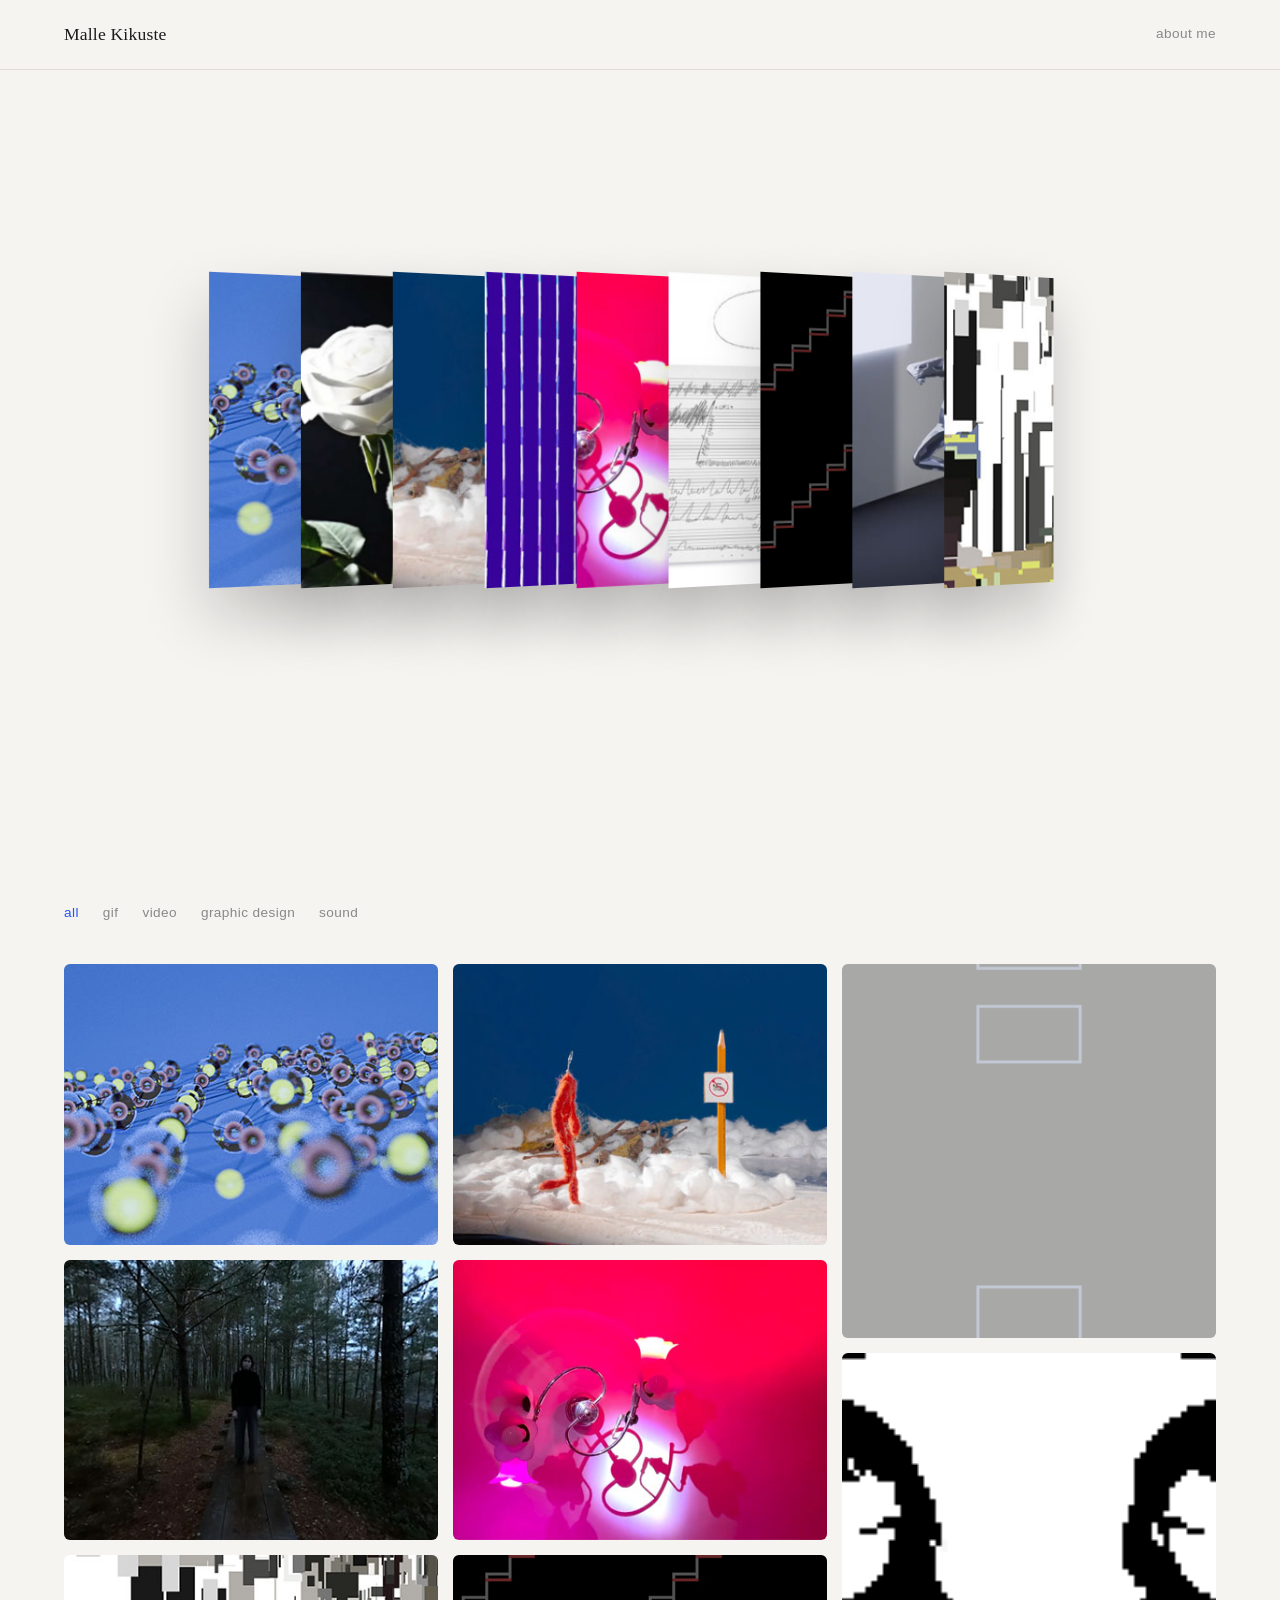
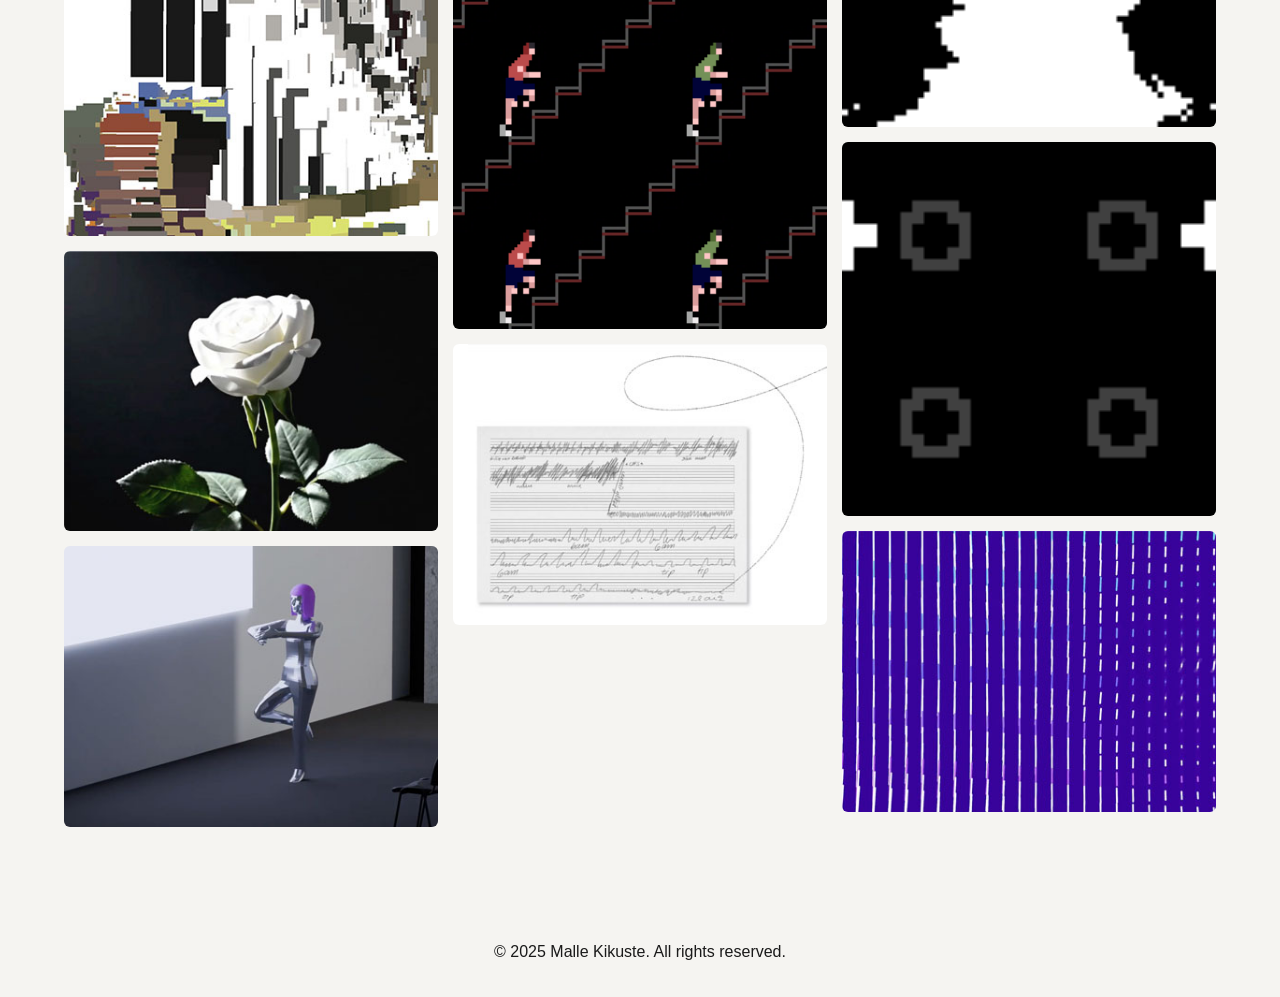
==== commit 46919a32: "update visam" ====
--- a/index.html
+++ b/index.html
@@ -1,272 +1,306 @@
 <!DOCTYPE html>
 <html lang="en">
 <head>
-
-<!-- CHANGE: Page title shown in browser tab -->
-<title>Malle Kikuste</title>
-
-<!-- CHANGE: Replace favicon.ico with your favicon file -->
-<link rel="icon" type="image/x-icon" href="favicon.ico">
-
-<meta charset="UTF-8">
-<meta name="viewport" content="width=device-width, initial-scale=1.0">
-
-<!-- CHANGE: Replace with your own web font if desired -->
-<link href="https://fonts.googleapis.com/css2?family=Inter:wght@300;400;600&display=swap" rel="stylesheet">
-
-<style>
-
-/* CHANGE: Global website colours, spacing and typography */
-body{
-margin:0;
-font-family:'Inter', sans-serif;
-background:#ffffff;
-color:#0f0e1b;
-}
-
-/* CHANGE: Header layout, spacing and responsiveness */
-header{
-display:flex;
-justify-content:space-between;
-align-items:center;
-padding:20px 40px;
-background:white;
-position:sticky;
-top:0;
-z-index:10;
-border-bottom:1px solid #eee;
-}
-
-/* CHANGE: Artist name styling */
-.logo{
-font-weight:600;
-font-size:20px;
-}
-
-/* CHANGE: Navigation spacing and alignment */
-nav a{
-margin-left:24px;
-text-decoration:none;
-color:#111;
-font-size:14px;
-}
-
-/* CHANGE: Hero section size, spacing and background */
-.hero {
-  height:70vh;
-  display:flex;
-  flex-direction:column;
-  justify-content:center;
-  align-items:center;
-  text-align:center;
-  padding:40px;
-
-  /* CHANGE: Hero background image */
-  background-image: url('h1.png'); /* replace with your image path */
-  background-size: cover;       /* ensures image covers whole hero area */
-  background-position: center;  /* centers the image */
-  background-repeat: no-repeat; /* prevents tiling */
-}
-
-/* CHANGE: Hero title styling */
-.hero h1{
-font-size:48px;
-margin-bottom:10px;
-}
-
-/* CHANGE: Hero description styling */
-.hero p{
-max-width:600px;
-}
-
-/* CHANGE: Main gallery grid layout */
-.gallery{
-column-count:4;
-column-gap:16px;
-padding:40px;
-}
-
-/* CHANGE: Individual artwork spacing */
-.artwork{
-break-inside:avoid;
-margin-bottom:16px;
-}
-
-/* CHANGE: Artwork image size and hover behaviour */
-.artwork img{
-width:100%;
-cursor:pointer;
-border-radius:6px;
-}
-
-/* CHANGE: Popup viewer background and alignment */
-.popup{
-display:none;
-position:fixed;
-top:0;
-left:0;
-width:100%;
-height:100%;
-background:rgba(0,0,0,0.9);
-justify-content:center;
-align-items:center;
-z-index:20;
-}
-
-/* CHANGE: Popup media size */
-.popup img, .popup iframe{
-max-width:80%;
-max-height:80%;
-}
-
-/* CHANGE: Close button styling */
-.close{
-position:absolute;
-top:30px;
-right:40px;
-color:white;
-font-size:30px;
-cursor:pointer;
-}
-
-/* CHANGE: About and Contact page layout */
-.section{
-padding:80px 20%;
-line-height:1.7;
-}
-
-/* CHANGE: Footer spacing */
-footer{
-padding:40px;
-text-align:center;
-font-size:14px;
-}
-
-@media(max-width:900px){
-
-/* CHANGE: Gallery columns for tablet */
-.gallery{
-column-count:2;
-}
-
-}
-
-@media(max-width:600px){
-
-/* CHANGE: Gallery columns for mobile */
-.gallery{
-column-count:1;
-}
-
-}
-
-</style>
+  <meta charset="UTF-8" />
+  <meta name="viewport" content="width=device-width, initial-scale=1.0, viewport-fit=cover" />
+  <title>Malle Kikuste</title>
+  <link rel="icon" href="favicon.ico" type="image/x-icon" />
+  <link rel="preconnect" href="https://fonts.googleapis.com"/>
+  <link rel="preconnect" href="https://fonts.gstatic.com" crossorigin/>
+  <link href="https://fonts.googleapis.com/css2?family=Noto+Serif:ital,wght@0,100..900;1,100..900&display=swap" rel="stylesheet"/>
+  <link rel="stylesheet" href="style.css" />
 </head>
 <body>
 
-<!-- HEADER NAVIGATION -->
-<header>
-
-<!-- CHANGE: Artist name text -->
-<div class="logo">Malle Kikuste</div>
-
-<nav>
-
-<!-- CHANGE: Navigation labels and links -->
-<a href="#about">About</a>
-<a href="#cv">CV</a>
-<a href="#works">Works</a>
-<a href="#contact">Contact</a>
-
+<link rel="icon" href="favicon.ico" type="image/x-icon" />
+
+<nav class="nav">
+  <a href="index.html" class="nav-name">Malle Kikuste</a>
+  <div class="nav-links">
+    <a href="about.html" class="nav-link">about me</a>
+  </div>
 </nav>
-</header>
-
-<!-- HERO SECTION -->
-<section class="hero">
-<!-- CHANGE: Main homepage title -->
-<h1>Multimedia Artist</h1>
-<!-- CHANGE: Short introduction text -->
-<p>Student at Latvian Art Academy</p>
-
-</section>
-
-<!-- WORKS GALLERY -->
-<section id="works" class="gallery">
-
-<!-- CHANGE: Replace image paths and popup behaviour -->
-<div class="artwork"><img src="1.jpg" onclick="openPopup('1.jpg')"></div>
-<div class="artwork"><img src="2.jpg" onclick="openPopup('2.jpg')"></div>
-<div class="artwork"><img src="3.jpg" onclick="openPopup('3.jpg')"></div>
-<div class="artwork"><img src="4.jpg" onclick="openPopup('4.jpg')"></div>
-
-<!-- CHANGE: Example artwork that opens separate page -->
-<div class="artwork"><a href="g5.html"><img src="g5.gif"></a></div>
-<div class="artwork"><a href="g6.html"><img src="g6.gif"></a></div>
-<div class="artwork"><a href="g7.html"><img src="g7.gif"></a></div>
-<div class="artwork"><a href="g8.html"><img src="g8.gif"></a></div>
-
-<!-- CHANGE: Additional popup artworks -->
-<div class="artwork"><img src="9.png" onclick="openPopup('9.png')"></div>
-<div class="artwork"><img src="10.png" onclick="openPopup('10.png')"></div>
-<div class="artwork"><img src="11.png" onclick="openPopup('11.png')"></div>
-<div class="artwork"><img src="12.png" onclick="openPopup('12.png')"></div>
-
-</section>
-
-<!-- ABOUT SECTION -->
-<section id="about" class="section">
-
-<!-- CHANGE: Artist biography text -->
-<h2>About</h2>
-<p>
-just got here.
-</p>
-
-</section>
-
-<!-- CONTACT SECTION -->
-<section id="contact" class="section">
-
-<!-- CHANGE: Contact text and social links -->
-<h2>Contact</h2>
-<p>Email: your@email.com</p>
-<p>Instagram: @artist</p>
-<p>Twitter: @artist</p>
-
-</section>
-
-<footer>
-
-<!-- CHANGE: Footer text -->
-© Malle Kikuste 2026
-
-</footer>
-
-<!-- POPUP VIEWER -->
-<div class="popup" id="popup">
-<span class="close" onclick="closePopup()">×</span>
-<img id="popup-img">
+
+  <section class="slider-section" id="top">
+    <div class="gallery">
+      <div class="card" 
+           data-title="Cells" 
+           data-date="2026" 
+           data-medium="Digital" 
+           data-description="A poster made during Blender Geometry node studies." 
+           data-type="image" 
+           data-src="works/3d1.png">
+        <img src="thumbnails/thumb3d1.jpg" alt="Artwork One" />
+      </div>
+      
+      <div class="card" 
+           data-title="Kauns / Shame" 
+           data-date="2025" 
+           data-medium="Interactive code using p5.js library" 
+           data-description="An interactive experience challenging the idea of anonymity of digital spaces." 
+           data-type="youtube" 
+     data-src="s83QTB1H-Ek">
+        <img src="thumbnails/thumbrose.jpg" alt="image" />
+      </div>
+
+      <div class="card" 
+           data-title="Nav vērts / Not even worth it" 
+           data-date="2024" 
+           data-medium="Stop motion animation" 
+           data-description="An animation made during Stop motion animation studies." 
+                data-type="youtube" 
+     data-src="zyOC4Vha-dI">
+        <img src="thumbnails/thumbnavverts.jpg" alt="image" />
+      </div>
+
+      <div class="card" 
+           data-title="Homeostasis" 
+           data-date="2025" 
+           data-medium="P5.js library code" 
+           data-description="This artwork explores binarity as a balancing force." 
+           data-type="youtube" 
+     data-src="5uOCeeTFTQI">
+        <img src="thumbnails/thumbhomeo.jpg" alt="image" />
+      </div>
+
+      <div class="card" 
+           data-title="Glo" 
+           data-date="2026" 
+           data-medium="Video Sound" 
+           data-description="A soundscape made during Sound Composition studies." 
+           data-type="youtube" 
+     data-src="ub5chqEKf5c">
+        <img src="thumbnails/thumbglo.jpg" alt="Artwork Five" />
+      </div>
+
+            <div class="card" 
+           data-title="Bite" 
+           data-date="2025" 
+           data-medium="Sound" 
+           data-description="An auditory soundscape composed of self-recorded footage." 
+           data-type="youtube" 
+            data-src="vcMTUZGBNSc">
+        <img src="thumbnails/thumbbite.jpg" alt="Artwork Four" />
+      </div>
+
+      <div class="card" 
+           data-title="gif 1/4" 
+           data-date="2024" 
+           data-medium="Digital" 
+           data-description="part of pixel gif series, combined with html code, aim create a precise infinite loop." 
+           data-type="youtube" 
+            data-src="gasEdXofZdw">
+        <img src="thumbnails/thumbrun.gif" alt="Artwork Four" />
+      </div>
+
+            <div class="card" 
+           data-title="K2 dance" 
+           data-date="2025" 
+           data-medium="3d animation" 
+           data-description="3D animation made during Blender studies." 
+               data-type="youtube" 
+               data-src="hzC45K2kEwE">
+        <img src="thumbnails/thumbk2.jpg" alt="Artwork Four" />
+      </div>
+
+            <div class="card" 
+           data-title="Shape and Form"" 
+           data-date="2024" 
+           data-medium="Vector graphics" 
+           data-description="A poster made during multimedia studies." 
+           data-type="image" 
+           data-src="works/jaukti.png">
+        <img src="thumbnails/thumbjaukti.jpg" alt="Artwork Four" />
+      </div>
+
+    </div>
+  </section>
+
+  <section class="gallery-section">
+    <div class="filter-bar">
+      <button class="filter-btn active" data-filter="all">all</button>
+      <button class="filter-btn" data-filter="gif">gif</button>
+      <button class="filter-btn" data-filter="video">video</button>
+      <button class="filter-btn" data-filter="graphic-design">graphic design</button>
+      <button class="filter-btn" data-filter="sound">sound</button>
+    </div>
+
+    <div class="gallery-grid" id="galleryGrid">
+      <div class="gallery-item" data-category="graphic-design"
+        data-title="Cells" data-date="2026" data-medium="Digital"
+        data-description="A poster made during Blender Geometry node studies." data-type="image" data-src="works/3d1.png">
+        <img src="thumbnails/thumb3d1.jpg" alt="Graphic Work" />
+        <div class="item-overlay"><span>view</span></div>
+      </div>
+
+      <div class="gallery-item" 
+     data-category="video" 
+     data-title="Situācija / A situation" 
+     data-date="2025" 
+     data-medium="360 spatialvideo"
+     data-description="An immersive exploration of transitional spaces. Originally made as a spatial video for viewing through VR glasses, the viewer is placed at an in-between environment, where the digital and the physical intersects, leaving the viewer left with the choice of picking a side." 
+     data-type="youtube" 
+     data-src="u6LPv7B7QZ8">
+  <img src="thumbnails/thumb360.jpg" alt="Situācija" />
+  <div class="item-overlay"><span>view</span></div></div>
+
+        <div class="gallery-item" 
+     data-category="graphic-design" 
+     data-title="Shape and Form" 
+     data-date="2024" 
+     data-medium="Vector graphics"
+     data-description="A poster made during multimedia studies." 
+     data-type="image" 
+     data-src="works/jaukti.png">
+  <img src="thumbnails/thumbjaukti.jpg" alt="Situācija" />
+  <div class="item-overlay"><span>view</span></div></div>
+
+      <div class="gallery-item" 
+     data-category="video" 
+     data-title="Kauns / Shame" 
+     data-date="2025" 
+     data-medium="Interactive code using p5.js library"
+     data-description="An interactive experience challenging the idea of anonymity of digital spaces. " 
+     data-type="youtube" 
+     data-src="s83QTB1H-Ek">
+  <img src="thumbnails/thumbrose.jpg" alt="Situācija" />
+  <div class="item-overlay"><span>view</span></div></div>
+
+   <div class="gallery-item" 
+     data-category="video" 
+     data-title="K2 dance" 
+     data-date="2025" 
+     data-medium="3d animation"
+     data-description="3D animation made during Blender studies." 
+     data-type="youtube" 
+     data-src="hzC45K2kEwE">
+  <img src="thumbnails/thumbk2.jpg" alt="Situācija" />
+  <div class="item-overlay"><span>view</span></div></div>
+
+   <div class="gallery-item" 
+     data-category="video" 
+     data-title="Nav vērts / Not even worth it" 
+     data-date="2025" 
+     data-medium="Stop motion animation"
+     data-description="An animation made during Stop motion animation studies." 
+     data-type="youtube" 
+     data-src="zyOC4Vha-dI">
+  <img src="thumbnails/thumbnavverts.jpg" alt="Nav vērts" />
+  <div class="item-overlay"><span>view</span></div></div>
+
+   <div class="gallery-item" 
+     data-category="video" 
+     data-title="Glo" 
+     data-date="2026" 
+     data-medium="Video Sound"
+     data-description="A soundscape made during Sound Composition studies." 
+     data-type="youtube" 
+     data-src="ub5chqEKf5c">
+  <img src="thumbnails/thumbglo.jpg" alt="Nav vērts" />
+  <div class="item-overlay"><span>view</span></div></div>
+
+     <div class="gallery-item" 
+     data-category="gif" 
+     data-title="gif 1/4" 
+     data-date="2025" 
+     data-medium="Video"
+     data-description="part of pixel gif series, combined with html code, aim create a precise infinite loop." 
+     data-type="youtube" 
+     data-src="gasEdXofZdw">
+  <img src="thumbnails/thumbrun.gif" alt="Nav vērts" />
+  <div class="item-overlay"><span>view</span></div></div>
+
+     <div class="gallery-item" 
+     data-category="sound" 
+     data-title="Bite" 
+     data-date="2025" 
+     data-medium="Sound"
+     data-description="An auditory soundscape composed of self-recorded footage." 
+     data-type="youtube" 
+     data-src="vcMTUZGBNSc">
+  <img src="thumbnails/thumbbite.jpg" alt="sound1" />
+  <div class="item-overlay"><span>view</span></div></div>
+
+     <div class="gallery-item" 
+     data-category="gif" 
+     data-title="gif 3/4" 
+     data-date="2025" 
+     data-medium="Video"
+     data-description="part of pixel gif series, combined with html code, aim create a precise infinite loop." 
+     data-type="youtube" 
+     data-src="Q33CzB2uWb0">
+  <img src="thumbnails/thumbbored.gif" alt="pixel gif3" />
+  <div class="item-overlay"><span>view</span></div></div>
+
+     <div class="gallery-item" 
+     data-category="gif" 
+     data-title="gif 2/4" 
+     data-date="2025" 
+     data-medium="Video"
+     data-description="part of pixel gif series, combined with html code, aim create a precise infinite loop." 
+     data-type="youtube" 
+     data-src="flzySkaZuUU">
+  <img src="thumbnails/thumbgirl.gif" alt="pixel gif2" />
+  <div class="item-overlay"><span>view</span></div></div>
+
+
+     <div class="gallery-item" 
+     data-category="gif" 
+     data-title="gif 4/4" 
+     data-date="2025" 
+     data-medium="Video"
+     data-description="part of pixel gif series, combined with html code, aim create a precise infinite loop." 
+     data-type="youtube" 
+     data-src="hbuWKPi0zok">
+  <img src="thumbnails/thumbenergy.gif" alt="pixel gif4" />
+  <div class="item-overlay"><span>view</span></div></div>
+
+
+     <div class="gallery-item" 
+     data-category="video" 
+     data-title="Homeostasis" 
+     data-date="2025" 
+     data-medium="Video"
+     data-description="This artwork explores binarity as a balancing force. " 
+     data-type="youtube" 
+     data-src="5uOCeeTFTQI">
+  <img src="thumbnails/thumbhomeo.jpg" alt="homeostasis" />
+  <div class="item-overlay"><span>view</span></div></div>
+
 </div>
-
-<script>
-
-/* CHANGE: Popup behaviour */
-function openPopup(src){
-
-document.getElementById('popup').style.display='flex';
-
-document.getElementById('popup-img').src=src;
-
-}
-
-/* CHANGE: Close popup behaviour */
-function closePopup(){
-
-document.getElementById('popup').style.display='none';
-
-}
-
-</script>
-
+    </div>
+  </section>
+
+  <div class="popup-backdrop" id="popupBackdrop"></div>
+  <div class="popup-card" id="popupCard" role="dialog" aria-modal="true">
+    <button class="popup-close" id="popupClose" aria-label="Close">&#x2715;</button>
+    <div class="popup-media" id="popupMedia"></div>
+    <div class="popup-info">
+      <h2 class="popup-title" id="popupTitle"></h2>
+      <p class="popup-description" id="popupDescription"></p>
+      <div class="popup-meta">
+        <span id="popupDate"></span>
+        <span id="popupMedium"></span>
+      </div>
+    </div>
+  </div>
+
+
+  <!-- =============================================
+       FOOTER
+       ============================================= -->
+  <footer class="footer">
+
+    <!-- =============================================
+         COPYRIGHT LINE
+         &copy; renders as the © symbol.
+         Replace "Your Name" with your actual name.
+         Update the year as needed.
+         ============================================= -->
+    <p class="footer-copy">&copy; 2025 Malle Kikuste. All rights reserved.</p>
+
+  </footer>
+
+  <script src="script.js"></script>
 </body>
-</html>
+</html>
--- a/style.css
+++ b/style.css
@@ -0,0 +1,831 @@
+/* ==============================================
+   ARTIST PORTFOLIO — style.css
+   Shared styles for index.html, about.html, contacts.html
+   ============================================== */
+
+/* ==============================================
+   CSS CUSTOM PROPERTIES (DESIGN TOKENS)
+   Edit these variables to change the whole site's
+   look from one place.
+   ============================================== */
+:root {
+
+  /* --- COLORS ---
+     --color-bg: main page background
+     --color-surface: card / popup background
+     --color-text: primary text color
+     --color-text-muted: secondary/meta text
+     --color-accent: filter active color, hover highlights
+     --color-border: subtle borders and dividers
+     --color-overlay: overlay behind popup (rgba recommended)
+  */
+  --color-bg:           #f5f4f1;
+  --color-surface:      #ffffff;
+  --color-text:         #1a1a1a;
+  --color-text-muted:   #888888;
+  --color-accent:       #2255ee;
+  --color-border:       #e0ddd8;
+  --color-overlay:      rgba(0, 0, 0, 0.35);
+
+  /* --- TYPOGRAPHY ---
+     --font-display: used for your name and headings
+     --font-body: used for all body text, nav links, descriptions
+     --font-size-base: base font size (body text)
+     --font-size-sm: small text (meta, dates)
+     --font-size-nav: navigation link size
+     --font-size-name: your name in the nav
+     --font-size-heading: popup title and about heading
+  */
+  --font-display:       'DM Serif Display', Georgia, serif;
+  --font-body:          'DM Sans', sans-serif;
+  --font-size-base:     1rem;
+  --font-size-sm:       0.8rem;
+  --font-size-nav:      0.85rem;
+  --font-size-name:     1.1rem;
+  --font-size-heading:  1.5rem;
+
+  /* --- SPACING ---
+     --nav-height: height of the top navigation bar
+     --page-padding: horizontal padding on all pages
+     --gallery-gap: gap between gallery grid items
+     --section-gap: vertical space between slider and gallery
+  */
+  --nav-height:         70px;
+  --page-padding:       clamp(1.5rem, 5vw, 4rem);
+  --gallery-gap:        15px;
+  --section-gap:        7rem;
+
+  /* --- SLIDER ---
+     --slide-height: height of the hero slider area
+     --slide-width: width of each individual slide card
+  */
+  --slide-height:       500px;
+  --slide-width:        300px;
+
+  /* --- POPUP ---
+     --popup-max-width: maximum width of the popup card on desktop
+     --popup-radius: border radius of the popup card
+     --popup-shadow: box shadow of the popup card
+  */
+  --popup-max-width:    860px;
+  --popup-radius:       12px;
+  --popup-shadow:       0 24px 80px rgba(0,0,0,0.14);
+
+  /* --- TRANSITIONS ---
+     --transition-fast: quick hover/state changes
+     --transition-med: popup open/close and filter changes
+  */
+  --transition-fast:    0.18s ease;
+  --transition-med:     0.32s cubic-bezier(0.4, 0, 0.2, 1);
+}
+
+/* ==============================================
+   RESET & BASE
+   ============================================== */
+*, *::before, *::after {
+  box-sizing: border-box;
+  margin: 0;
+  padding: 0;
+}
+
+html {
+  scroll-behavior: smooth;
+  -webkit-text-size-adjust: 100%;
+}
+
+body {
+  background-color: var(--color-bg);
+  color: var(--color-text);
+  font-family: var(--font-body);
+  font-size: var(--font-size-base);
+  font-weight: 300;
+  line-height: 1.65;
+  min-height: 100vh;
+  /* Prevent horizontal scroll on mobile */
+  overflow-x: hidden;
+}
+
+img {
+  display: block;
+  max-width: 100%;
+  height: auto;
+}
+
+a {
+  color: inherit;
+  text-decoration: none;
+}
+
+button {
+  cursor: pointer;
+  border: none;
+  background: none;
+  font: inherit;
+}
+
+/* ==============================================
+   NAVIGATION
+   ============================================== */
+.nav {
+  position: fixed;
+  top: 0;
+  left: 0;
+  right: 0;
+  z-index: 100;
+  height: var(--nav-height);
+  display: flex;
+  align-items: center;
+  justify-content: space-between;
+  padding: 0 var(--page-padding);
+  background-color: var(--color-bg);
+  border-bottom: 1px solid var(--color-border);
+}
+
+/* =============================
+   NAV — YOUR NAME (top left)
+   Change font, size, or weight here.
+   ============================= */
+.nav-name {
+  font-family: var(--font-display);
+  font-size: var(--font-size-name);
+  letter-spacing: 0.01em;
+  transition: opacity var(--transition-fast);
+}
+
+.nav-name:hover {
+  opacity: 0.6;
+}
+
+.nav-links {
+  display: flex;
+  gap: 2rem;
+  align-items: center;
+}
+
+/* =============================
+   NAV LINKS (gallery / about me / contacts)
+   Active link uses --color-accent.
+   ============================= */
+.nav-link {
+  font-size: var(--font-size-nav);
+  font-weight: 400;
+  letter-spacing: 0.03em;
+  color: var(--color-text-muted);
+  transition: color var(--transition-fast);
+}
+
+.nav-link:hover,
+.nav-link.active {
+  color: var(--color-accent);
+}
+
+/* ==============================================
+   HERO SLIDER SECTION
+   ============================================== */
+.slider-section {
+  position: relative;
+  margin-top: var(--nav-height);
+  padding: 3rem var(--page-padding) 3rem;
+  overflow: hidden;
+  /* Prevent Safari rubber-band scroll interfering */
+  -webkit-overflow-scrolling: touch;
+  display: -webkit-box;  /* OLD - iOS 6-, Safari 3.1-6, BB7 */
+  display: -ms-flexbox;  /* TWEENER - IE 10 */
+  display: -webkit-flex; /* NEW - Safari 6.1+. iOS 7.1+, BB10 */
+  display: flex;         /* NEW, Spec - Firefox, Chrome, Opera */
+  
+  justify-content: center;
+  align-items: center;
+  height: 80vh;
+}
+
+/* =============================
+   SLIDER TRACK
+   Holds all slide cards in a horizontal row.
+   ============================= */
+.slider-track {
+  display: flex;
+  gap: 16px;
+  align-items: flex-end;
+  width: max-content;
+  transition: transform var(--transition-med);
+  will-change: transform;
+  /* Prevent text/image selection during drag */
+  user-select: none;
+  -webkit-user-select: none;
+}
+
+/* =============================
+   INDIVIDUAL SLIDE CARD
+   ============================= */
+.slide {
+  position: relative;
+  width: var(--slide-width);
+  height: var(--slide-height);
+  flex-shrink: 0;
+  border-radius: 8px;
+  overflow: hidden;
+  cursor: pointer;
+  background-color: var(--color-border);
+  transition: transform var(--transition-med), box-shadow var(--transition-med);
+}
+
+.slide img {
+  width: 100%;
+  height: 100%;
+  object-fit: cover;
+  pointer-events: none;
+}
+
+/* =============================
+   SLIDE HOVER OVERLAY
+   The "view" hint that appears on hover.
+   ============================= */
+.slide-overlay {
+  position: absolute;
+  inset: 0;
+  background: rgba(0,0,0,0.28);
+  display: flex;
+  align-items: center;
+  justify-content: center;
+  opacity: 0;
+  transition: opacity var(--transition-fast);
+}
+
+.slide:hover .slide-overlay {
+  opacity: 1;
+}
+
+.slide-hint {
+  color: #fff;
+  font-size: var(--font-size-sm);
+  font-weight: 500;
+  letter-spacing: 0.12em;
+  text-transform: uppercase;
+}
+
+/* =============================
+   SLIDER ARROW BUTTONS
+   Prev/Next arrows for desktop navigation.
+   ============================= */
+.slider-arrow {
+  position: absolute;
+  top: 50%;
+  transform: translateY(-50%);
+  z-index: 10;
+  width: 40px;
+  height: 40px;
+  border-radius: 50%;
+  background: var(--color-surface);
+  border: 1px solid var(--color-border);
+  font-size: 1.1rem;
+  color: var(--color-text);
+  display: flex;
+  align-items: center;
+  justify-content: center;
+  box-shadow: 0 2px 12px rgba(0,0,0,0.08);
+  transition: opacity var(--transition-fast), background var(--transition-fast);
+}
+
+.slider-arrow:hover {
+  background: var(--color-accent);
+  color: #fff;
+  border-color: var(--color-accent);
+}
+
+.slider-arrow--prev { left: 1rem; }
+.slider-arrow--next { right: 1rem; }
+
+.slider-arrow:disabled {
+  opacity: 0.3;
+  pointer-events: none;
+}
+
+/* ==============================================
+   GALLERY SECTION
+   ============================================== */
+.gallery-section {
+  padding: var(--section-gap) var(--page-padding) 5rem;
+}
+
+/* =============================
+   FILTER BAR
+   ============================= */
+.filter-bar {
+  display: flex;
+  flex-wrap: wrap;
+  gap: 0.5rem 1.5rem;
+  margin-bottom: 2.5rem;
+}
+
+/* =============================
+   FILTER BUTTONS
+   Active button text turns --color-accent (blue by default).
+   ============================= */
+.filter-btn {
+  font-family: var(--font-body);
+  font-size: var(--font-size-nav);
+  font-weight: 400;
+  letter-spacing: 0.03em;
+  color: var(--color-text-muted);
+  padding: 0;
+  transition: color var(--transition-fast);
+}
+
+.filter-btn:hover,
+.filter-btn.active {
+  color: var(--color-accent);
+}
+
+/* =============================
+   GALLERY GRID (Masonry-style)
+   Uses CSS columns for a natural masonry layout.
+   --gallery-columns controls how many columns appear.
+   ============================= */
+.gallery-grid {
+  /* =============================
+     GALLERY COLUMN COUNT
+     Adjust the number of columns for different screen sizes
+     in the @media queries below.
+     ============================= */
+  column-count: 3;
+  column-gap: var(--gallery-gap);
+}
+
+.gallery-item {
+  position: relative;
+  break-inside: avoid;
+  margin-bottom: var(--gallery-gap);
+  cursor: pointer;
+  border-radius: 6px;
+  overflow: hidden;
+  background-color: var(--color-border);
+}
+
+.gallery-item img {
+  width: 100%;
+  height: auto;
+  display: block;
+  transition: transform 0.4s ease;
+}
+
+.gallery-item:hover img {
+  transform: scale(1.03);
+}
+
+/* =============================
+   GALLERY ITEM HOVER OVERLAY
+   ============================= */
+.item-overlay {
+  position: absolute;
+  inset: 0;
+  background: rgba(0,0,0,0.25);
+  display: flex;
+  align-items: center;
+  justify-content: center;
+  opacity: 0;
+  transition: opacity var(--transition-fast);
+}
+
+.gallery-item:hover .item-overlay {
+  opacity: 1;
+}
+
+.item-overlay span {
+  color: #fff;
+  font-size: var(--font-size-sm);
+  font-weight: 500;
+  letter-spacing: 0.12em;
+  text-transform: uppercase;
+}
+
+/* Hidden gallery items (when filtered) */
+.gallery-item.hidden {
+  display: none;
+}
+
+/* ==============================================
+   POPUP / LIGHTBOX
+   ============================================== */
+
+/* =============================
+   POPUP BACKDROP
+   The dimmed overlay behind the popup card.
+   ============================= */
+.popup-backdrop {
+  position: fixed;
+  inset: 0;
+  z-index: 200;
+  background: var(--color-overlay);
+  opacity: 0;
+  pointer-events: none;
+  transition: opacity var(--transition-med);
+}
+
+.popup-backdrop.visible {
+  opacity: 1;
+  pointer-events: all;
+}
+
+/* =============================
+   POPUP CARD
+   The floating card that contains artwork + info.
+   On desktop: centered modal.
+   On mobile: floating card (not full screen).
+   ============================= */
+.popup-card {
+  position: fixed;
+  z-index: 210;
+  background: var(--color-surface);
+  border-radius: var(--popup-radius);
+  box-shadow: var(--popup-shadow);
+  overflow: hidden;
+  display: flex;
+  flex-direction: row;
+  opacity: 0;
+  pointer-events: none;
+  transition: opacity var(--transition-med), transform var(--transition-med);
+
+  /* Desktop: centered */
+  top: 50%;
+  left: 50%;
+  transform: translate(-50%, -48%);
+  width: 90vw;
+  max-width: var(--popup-max-width);
+  max-height: 85vh;
+}
+
+.popup-card.visible {
+  opacity: 1;
+  pointer-events: all;
+  transform: translate(-50%, -50%);
+}
+
+/* =============================
+   POPUP CLOSE BUTTON
+   ============================= */
+.popup-close {
+  position: absolute;
+  top: 14px;
+  right: 16px;
+  z-index: 10;
+  font-size: 1.1rem;
+  color: var(--color-text-muted);
+  width: 32px;
+  height: 32px;
+  display: flex;
+  align-items: center;
+  justify-content: center;
+  border-radius: 50%;
+  transition: color var(--transition-fast), background var(--transition-fast);
+}
+
+.popup-close:hover {
+  color: var(--color-text);
+  background: var(--color-border);
+}
+
+/* =============================
+   POPUP MEDIA (left side on desktop)
+   Contains image, video, or YouTube iframe.
+   ============================= */
+.popup-media {
+  flex: 0 0 55%;
+  background: #111;
+  display: flex;
+  align-items: center;
+  justify-content: center;
+  overflow: hidden;
+  max-height: 85vh;
+}
+
+.popup-media img {
+  width: 100%;
+  height: 100%;
+  object-fit: contain;
+}
+
+.popup-media video {
+  width: 100%;
+  height: 100%;
+  object-fit: contain;
+}
+
+/* =============================
+   YOUTUBE IFRAME inside popup
+   ============================= */
+.popup-media iframe {
+  width: 100%;
+  aspect-ratio: 16 / 9;
+  border: none;
+  display: block;
+}
+
+/* =============================
+   POPUP INFO (right side on desktop)
+   ============================= */
+.popup-info {
+  flex: 1;
+  padding: 2.5rem 2rem 2rem;
+  display: flex;
+  flex-direction: column;
+  gap: 1rem;
+  overflow-y: auto;
+}
+
+/* =============================
+   POPUP TITLE
+   ============================= */
+.popup-title {
+  font-family: var(--font-display);
+  font-size: var(--font-size-heading);
+  font-weight: 400;
+  line-height: 1.25;
+}
+
+/* =============================
+   POPUP DESCRIPTION
+   ============================= */
+.popup-description {
+  font-size: var(--font-size-base);
+  color: var(--color-text);
+  line-height: 1.7;
+}
+
+/* =============================
+   POPUP META (date + medium)
+   ============================= */
+.popup-meta {
+  display: flex;
+  flex-direction: column;
+  gap: 0.25rem;
+  margin-top: auto;
+  font-size: var(--font-size-sm);
+  color: var(--color-text-muted);
+}
+
+/* ==============================================
+   ABOUT PAGE
+   ============================================== */
+.about-main {
+  margin-top: var(--nav-height);
+  padding: 5rem var(--page-padding);
+  display: grid;
+  grid-template-columns: 1fr 1fr;
+  gap: 4rem;
+  align-items: start;
+  min-height: calc(100vh - var(--nav-height));
+}
+
+/* =============================
+   ABOUT HEADING
+   Your name or tagline on the About page.
+   ============================= */
+.about-heading {
+  font-family: var(--font-display);
+  font-size: clamp(2rem, 4vw, 3rem);
+  font-weight: 400;
+  margin-bottom: 1.5rem;
+  line-height: 1.2;
+}
+
+/* =============================
+   ABOUT TEXT
+   The biography paragraphs.
+   ============================= */
+.about-text p {
+  font-size: var(--font-size-base);
+  color: var(--color-text);
+  line-height: 1.8;
+  margin-bottom: 1rem;
+}
+
+/* =============================
+   ABOUT PHOTO
+   ============================= */
+.about-image img {
+  width: 25%;
+  height: auto;
+  border-radius: 8px;
+  object-fit: cover;
+}
+
+/* ==============================================
+   CONTACTS PAGE
+   ============================================== */
+.contacts-main {
+  margin-top: var(--nav-height);
+  min-height: calc(100vh - var(--nav-height));
+  display: flex;
+  align-items: center;
+  justify-content: center;
+  padding: var(--page-padding);
+}
+
+.contacts-block {
+  display: flex;
+  flex-direction: column;
+  gap: 1.25rem;
+  text-align: center;
+}
+
+/* =============================
+   CONTACT ITEMS (email, Instagram, etc.)
+   ============================= */
+.contact-item {
+  font-family: var(--font-display);
+  font-size: clamp(1.2rem, 2.5vw, 1.8rem);
+  color: var(--color-text);
+  transition: color var(--transition-fast);
+  display: block;
+}
+
+.contact-item:hover {
+  color: var(--color-accent);
+}
+
+/* ==============================================
+   RESPONSIVE — TABLET (max 900px)
+   ============================================== */
+@media (max-width: 900px) {
+
+  /* Reduce gallery to 2 columns on tablet */
+  .gallery-grid {
+    column-count: 2;
+  }
+
+  /* Stack popup vertically on tablet */
+  .popup-card {
+    flex-direction: column;
+    max-height: 90vh;
+    width: 92vw;
+  }
+
+  .popup-media {
+    flex: 0 0 auto;
+    max-height: 50vh;
+  }
+
+  /* Stack about page on tablet */
+  .about-main {
+    grid-template-columns: 1fr;
+    gap: 2.5rem;
+    padding-top: 3rem;
+  }
+}
+
+/* ==============================================
+   RESPONSIVE — MOBILE (max 600px)
+   ============================================== */
+@media (max-width: 600px) {
+
+  /* =============================
+     MOBILE NAV
+     Smaller name, tighter links.
+     ============================= */
+  .nav-links {
+    gap: 1.2rem;
+  }
+
+  /* Single column gallery on mobile */
+  .gallery-grid {
+    column-count: 1;
+  }
+
+  /* =============================
+     MOBILE SLIDER
+     Full-width slides, touch-swipeable.
+     Hide arrow buttons on mobile — swipe only.
+     ============================= */
+  .slider-section {
+    padding: 2rem 0 1.5rem;
+    /* Critical: prevents Safari pull-to-refresh/bottom bar interfering */
+    touch-action: pan-x;
+    justify-content: center;
+    margin: auto;
+    height: 2000 px;
+  }
+
+  .slide {
+    /* =============================
+       MOBILE SLIDE SIZE
+       Width relative to screen, height proportional.
+       ============================= */
+    width: 78vw;
+    height: 56vw;
+    min-height: 220px;
+  }
+
+  .slider-arrow {
+    display: none;
+  }
+
+  /* =============================
+     MOBILE POPUP — floating card
+     Not full screen — feels like a floating sheet.
+     ============================= */
+  .popup-card {
+    flex-direction: column;
+    top: auto;
+    bottom: env(safe-area-inset-bottom, 0);
+    left: 50%;
+    transform: translateX(-50%) translateY(20px);
+    width: 92vw;
+    max-height: 80dvh;
+    border-bottom-left-radius: 0;
+    border-bottom-right-radius: 0;
+    border-radius: var(--popup-radius) var(--popup-radius) 0 0;
+  }
+
+  .popup-card.visible {
+    transform: translateX(-50%) translateY(0);
+    bottom: 0;
+  }
+
+  .popup-media {
+    flex: 0 0 auto;
+    max-height: 40vh;
+  }
+
+  .popup-info {
+    padding: 1.5rem 1.25rem 2rem;
+  }
+
+  /* Filter bar wraps on mobile */
+  .filter-bar {
+    gap: 0.4rem 1rem;
+  }
+
+  .gallery-section {
+    padding: 2rem var(--page-padding) 4rem;
+  }
+}
+
+/* ==============================================
+   SAFE AREA INSETS (iPhone notch / home indicator)
+   Ensures UI doesn't get hidden behind Safari chrome.
+   ============================================== */
+@supports (padding-bottom: env(safe-area-inset-bottom)) {
+  .popup-card {
+    padding-bottom: env(safe-area-inset-bottom);
+  }
+}
+
+.gallery {
+    display: block flex;
+    perspective: 1800px;
+    perspective-origin: center right;
+    padding: 0 0px; /* breathing room on edges */
+  }
+
+  .card {
+    flex: 0 0 auto;
+    width: 130px;
+    height: 310px;
+    margin-left: -40px; /* reduced overlap so hover doesn't skip */
+    transform: rotateY(35deg) translateZ(0);
+    transform-origin: center center;
+    transition: transform 0.7s cubic-bezier(.19,1,.22,1);
+    will-change: transform;
+    position: relative;
+    cursor: pointer;
+  }
+
+  .card:first-child {
+    margin-left: 0;
+  }
+
+  .card img {
+    width: 100%;
+    height: 100%;
+    object-fit: cover;
+    border-radius: 0;
+    box-shadow: 0 30px 60px rgba(0,0,0,0.2);
+    display: block;
+    pointer-events: none;
+  }
+
+  /* Premium hover effect */
+  .card:hover {
+    transform: rotateY(0deg) scale(1.25) translateZ(80px);
+    z-index: 50;
+  }
+
+  /* Smooth subtle depth adjustment instead of snapping */
+  .gallery:hover .card:not(:hover) {
+    transform: rotateY(35deg) scale(0.97);
+  }
+
+  /* Centers the text and ensures it has some breathing room */
+footer {
+  text-align: center;
+  padding: 2rem 0;
+  width: 100%;
+}
+
+/* If your footer text is inside a specific container class */
+.footer-text {
+  display: block;
+  text-align: center;
+  margin: 0 auto;
+}
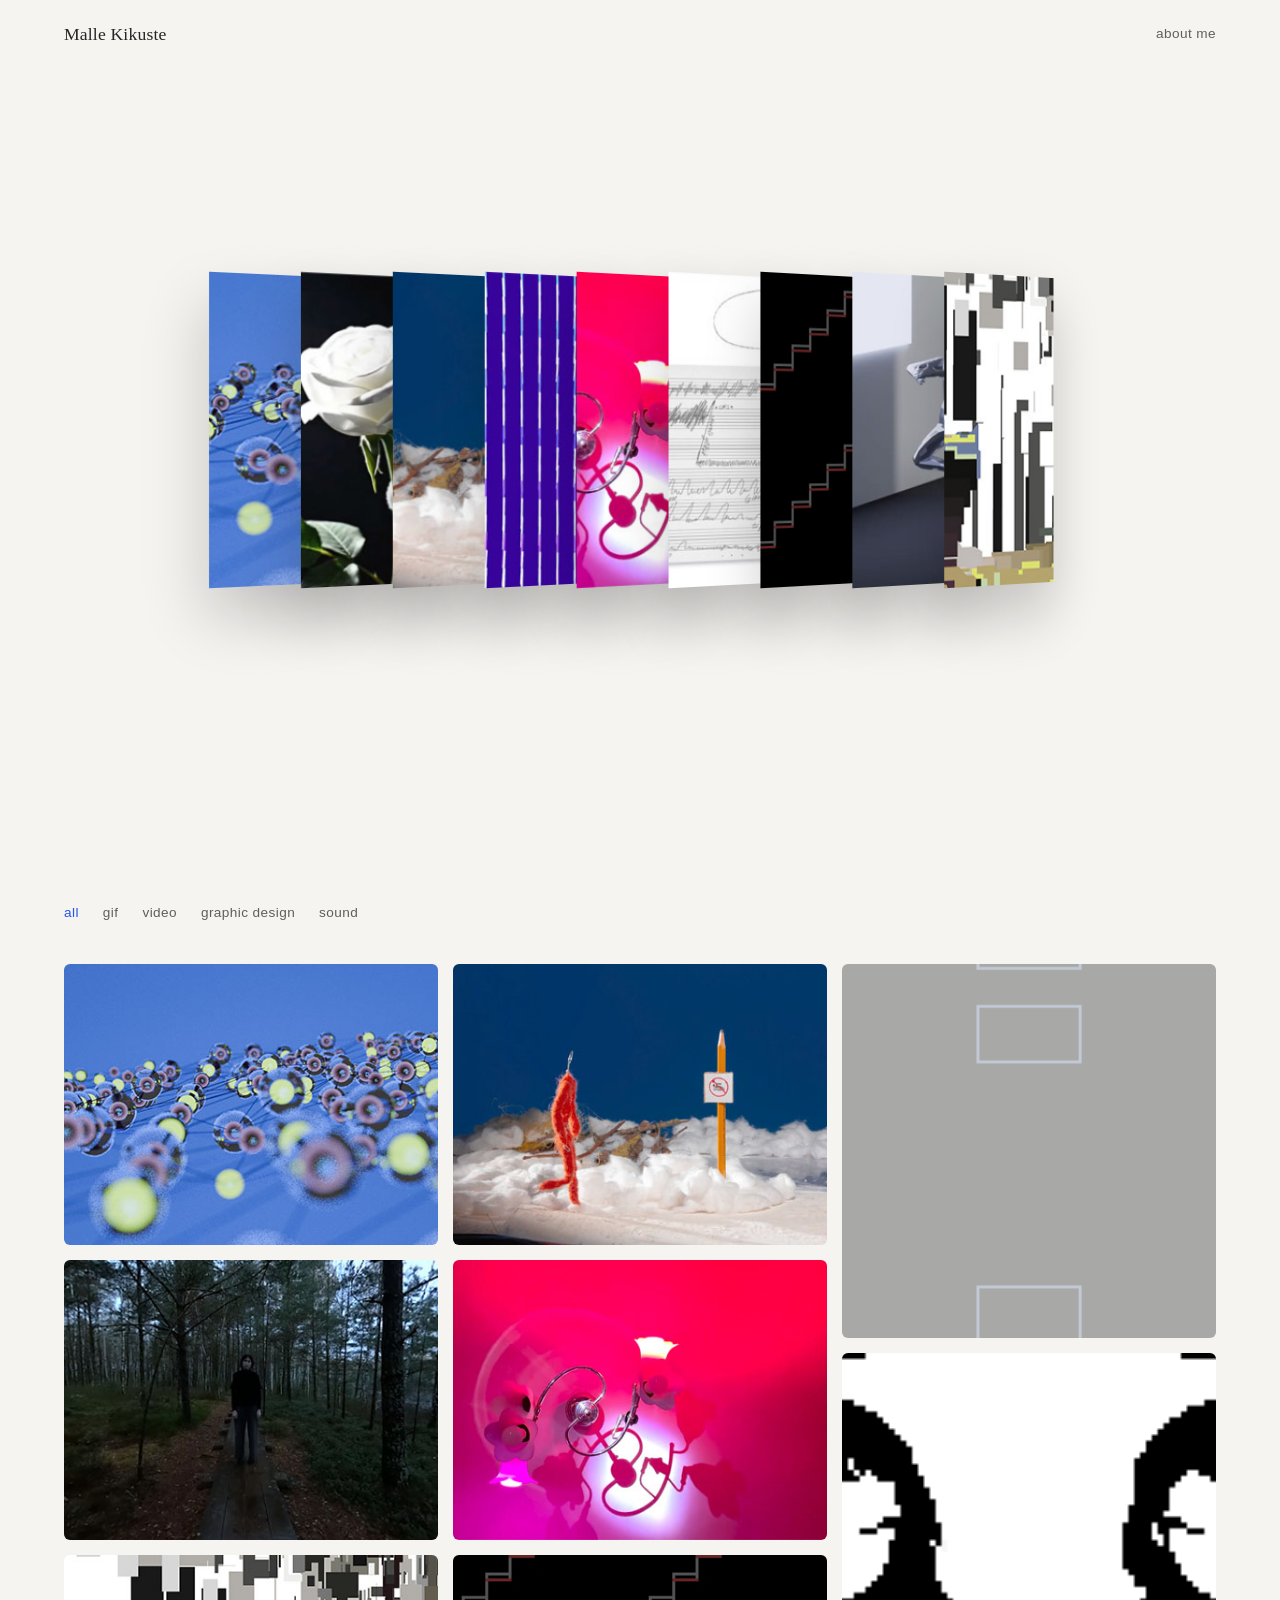
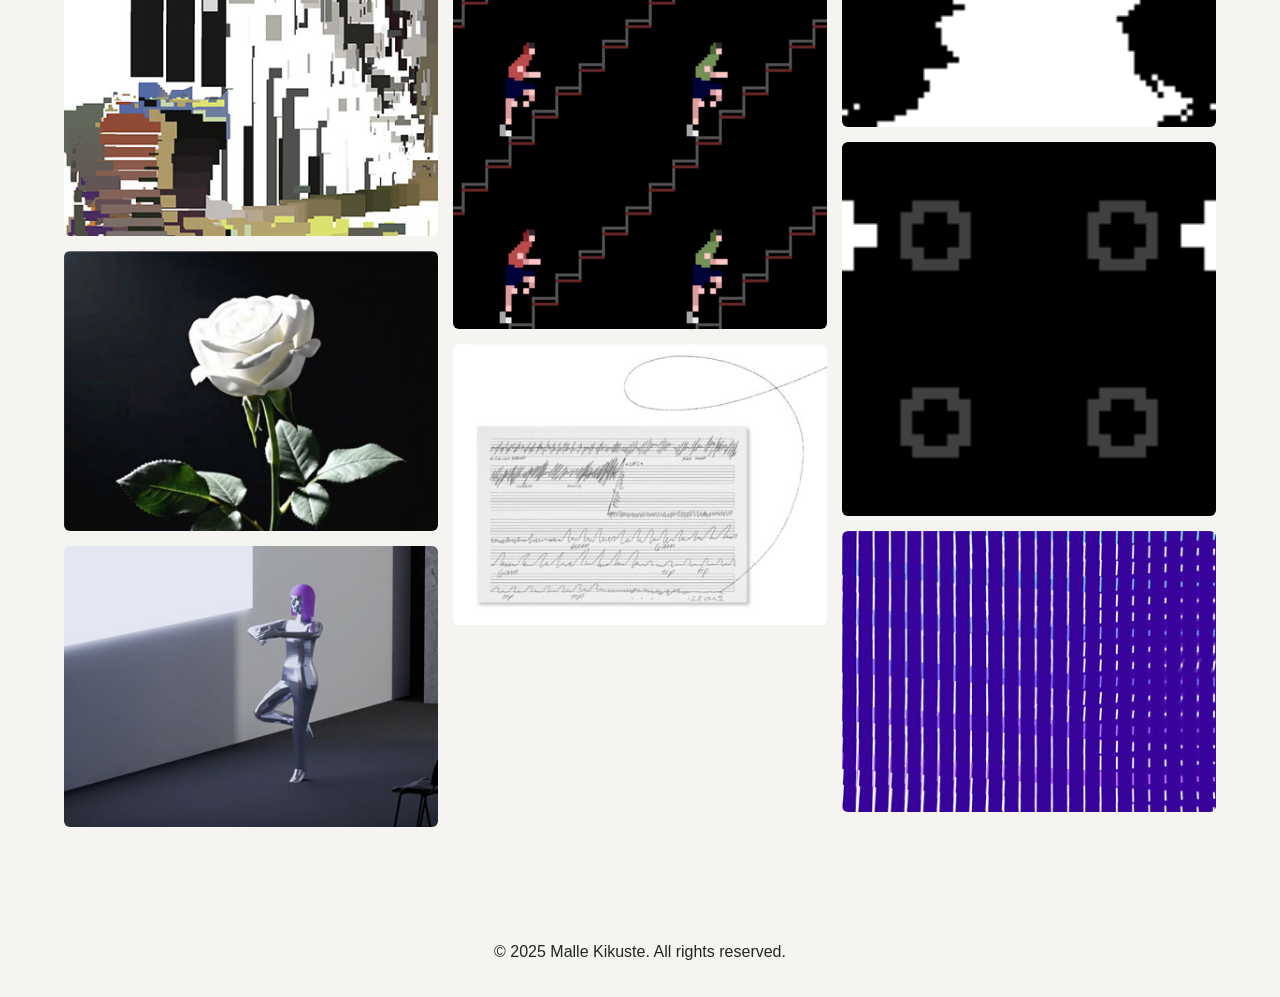
==== commit 04bde2c6: "izm" ====
--- a/index.html
+++ b/index.html
@@ -9,6 +9,7 @@
   <link rel="preconnect" href="https://fonts.gstatic.com" crossorigin/>
   <link href="https://fonts.googleapis.com/css2?family=Noto+Serif:ital,wght@0,100..900;1,100..900&display=swap" rel="stylesheet"/>
   <link rel="stylesheet" href="style.css" />
+  
 </head>
 <body>
 
--- a/style.css
+++ b/style.css
@@ -21,11 +21,11 @@
   */
   --color-bg:           #f5f4f1;
   --color-surface:      #ffffff;
-  --color-text:         #1a1a1a;
-  --color-text-muted:   #888888;
+  --color-text:         #252525;
+  --color-text-muted:   #5e5e5e;
   --color-accent:       #2255ee;
-  --color-border:       #e0ddd8;
-  --color-overlay:      rgba(0, 0, 0, 0.35);
+  --color-border:       #f5f4f1;
+  --color-overlay:      rgba(0, 0, 0, 0.232);
 
   /* --- TYPOGRAPHY ---
      --font-display: used for your name and headings
@@ -36,8 +36,8 @@
      --font-size-name: your name in the nav
      --font-size-heading: popup title and about heading
   */
-  --font-display:       'DM Serif Display', Georgia, serif;
-  --font-body:          'DM Sans', sans-serif;
+  --font-display: 'Your New Font', Georgia, serif;
+--font-body:    'Your New Font', sans-serif;
   --font-size-base:     1rem;
   --font-size-sm:       0.8rem;
   --font-size-nav:      0.85rem;
@@ -186,8 +186,7 @@
   position: relative;
   margin-top: var(--nav-height);
   padding: 3rem var(--page-padding) 3rem;
-  overflow: hidden;
-  /* Prevent Safari rubber-band scroll interfering */
+  overflow: auto;
   -webkit-overflow-scrolling: touch;
   display: -webkit-box;  /* OLD - iOS 6-, Safari 3.1-6, BB7 */
   display: -ms-flexbox;  /* TWEENER - IE 10 */
@@ -699,11 +698,27 @@
      ============================= */
   .slider-section {
     padding: 2rem 0 1.5rem;
-    /* Critical: prevents Safari pull-to-refresh/bottom bar interfering */
-    touch-action: pan-x;
-    justify-content: center;
+    touch-action: pan-y;
+    justify-content: flex-start;
     margin: auto;
-    height: 2000 px;
+    height: 70vh;
+    overflow-x: auto;
+    overflow-y: visible;
+    -webkit-overflow-scrolling: touch;
+    scrollbar-width: none; /* hide scrollbar Firefox */
+  }
+
+  .slider-section::-webkit-scrollbar {
+    display: none; /* hide scrollbar Chrome/Safari */
+  }
+
+  .gallery {
+    padding: 20px 24px;
+    cursor: grab;
+  }
+
+  .gallery.is-dragging {
+    cursor: grabbing;
   }
 
   .slide {
@@ -772,10 +787,10 @@
 }
 
 .gallery {
-    display: block flex;
+    display: flex;
     perspective: 1800px;
     perspective-origin: center right;
-    padding: 0 0px; /* breathing room on edges */
+    padding: 40px var(40); /* breathing room on edges */
   }
 
   .card {
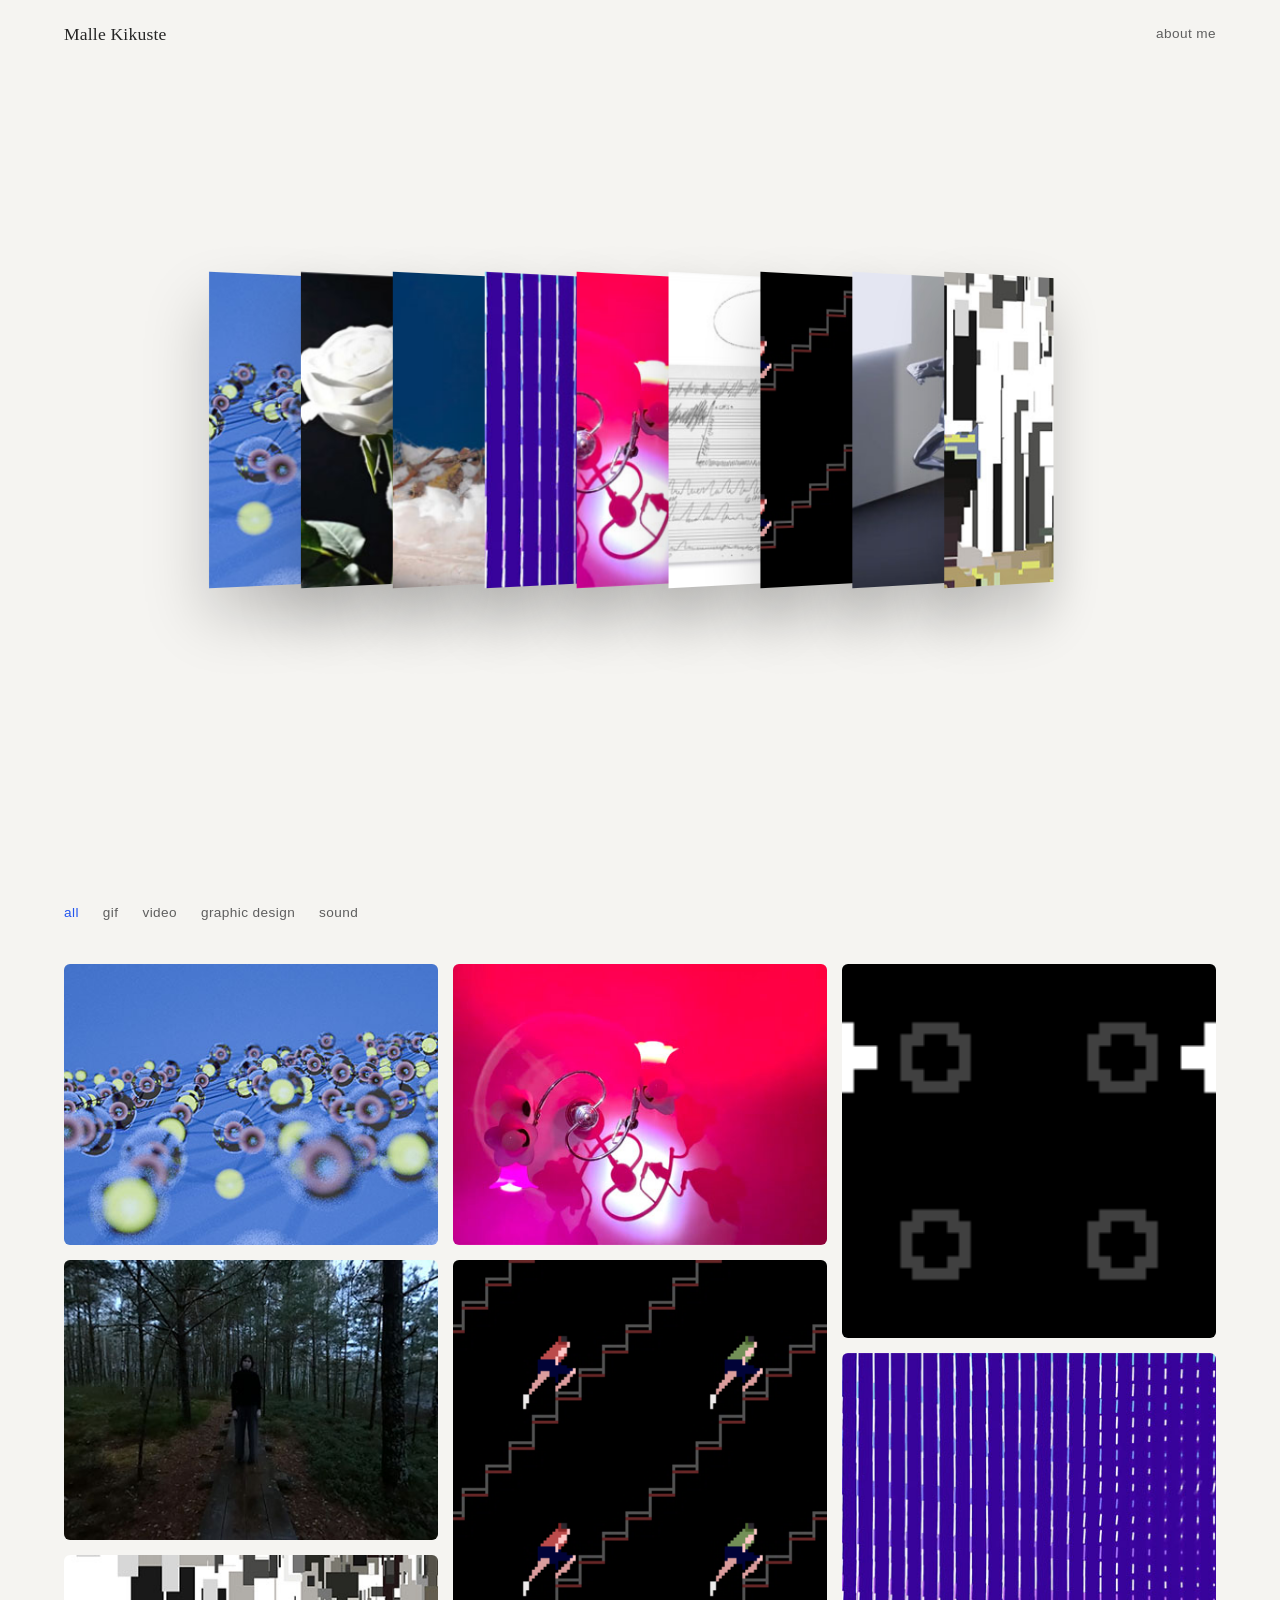
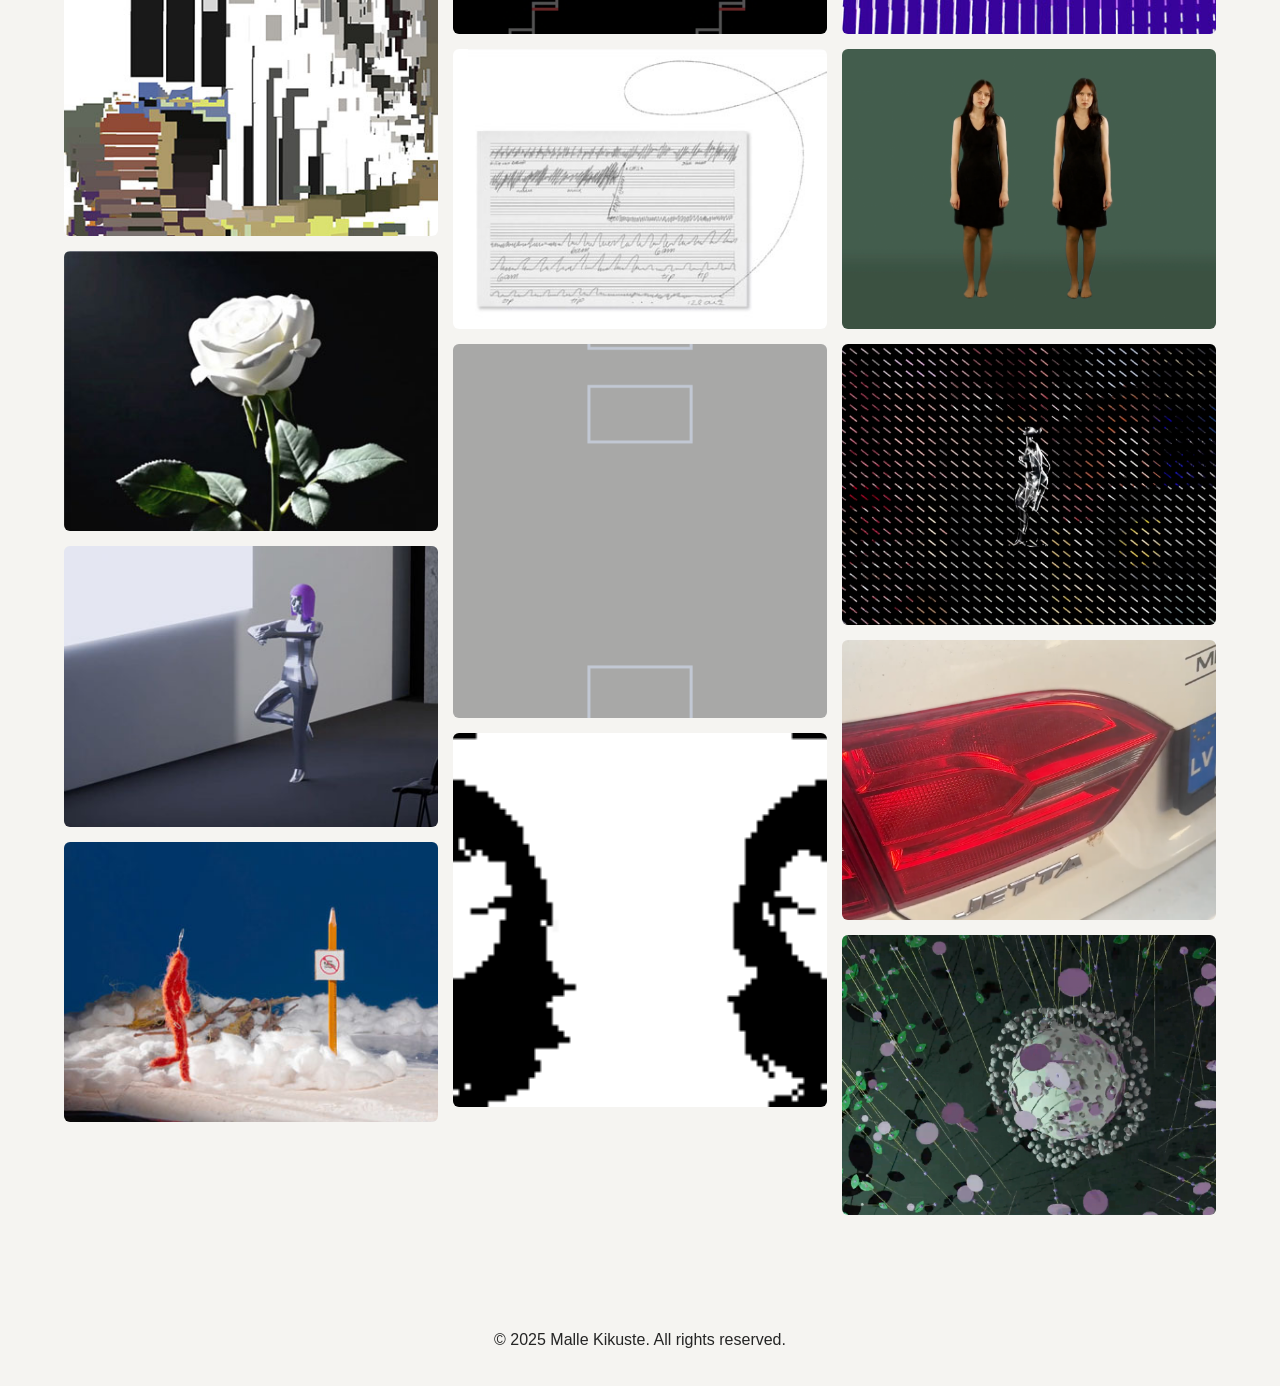
==== commit 5a69fefc: "papildinajums" ====
--- a/index.html
+++ b/index.html
@@ -268,6 +268,52 @@
   <img src="thumbnails/thumbhomeo.jpg" alt="homeostasis" />
   <div class="item-overlay"><span>view</span></div></div>
 
+
+     <div class="gallery-item" 
+     data-category="video" 
+     data-title="Twin" 
+     data-date="2026" 
+     data-medium="Video"
+     data-description="First time trying out green screen" 
+     data-type="youtube" 
+     data-src="ZQt1IrS5SPE">
+  <img src="thumbnails/thumbtwin.png" alt="twin" />
+  <div class="item-overlay"><span>view</span></div></div>
+
+
+     <div class="gallery-item" 
+     data-category="video" 
+     data-title="Dance2" 
+     data-date="2026" 
+     data-medium="Video"
+     data-description=" " 
+     data-type="youtube" 
+     data-src="vofJCtn8A3k">
+  <img src="thumbnails/thumbdance.png" alt="twin" />
+  <div class="item-overlay"><span>view</span></div></div>
+
+       <div class="gallery-item" 
+     data-category="video" 
+     data-title="Slow message service" 
+     data-date="2026" 
+     data-medium="Video"
+     data-description=" " 
+     data-type="youtube" 
+     data-src="BxGPwYe6V2o">
+  <img src="thumbnails/thumbzars.png" alt="twin" />
+  <div class="item-overlay"><span>view</span></div></div>
+
+         <div class="gallery-item" 
+     data-category="video" 
+     data-title="He She" 
+     data-date="2026" 
+     data-medium="Video"
+     data-description="Made as part of my 3D course using geometry nodes on blender" 
+     data-type="youtube" 
+     data-src="qn_UkooJ9kU">
+  <img src="thumbnails/thumb3d.png" alt="3d" />
+  <div class="item-overlay"><span>view</span></div></div>
+
 </div>
     </div>
   </section>
--- a/style.css
+++ b/style.css
@@ -36,13 +36,14 @@
      --font-size-name: your name in the nav
      --font-size-heading: popup title and about heading
   */
-  --font-display: 'Your New Font', Georgia, serif;
---font-body:    'Your New Font', sans-serif;
+  --font-display:       'DM Serif Display', Georgia, serif;
+  --font-body:          'DM Sans', sans-serif;
   --font-size-base:     1rem;
   --font-size-sm:       0.8rem;
   --font-size-nav:      0.85rem;
   --font-size-name:     1.1rem;
   --font-size-heading:  1.5rem;
+
 
   /* --- SPACING ---
      --nav-height: height of the top navigation bar
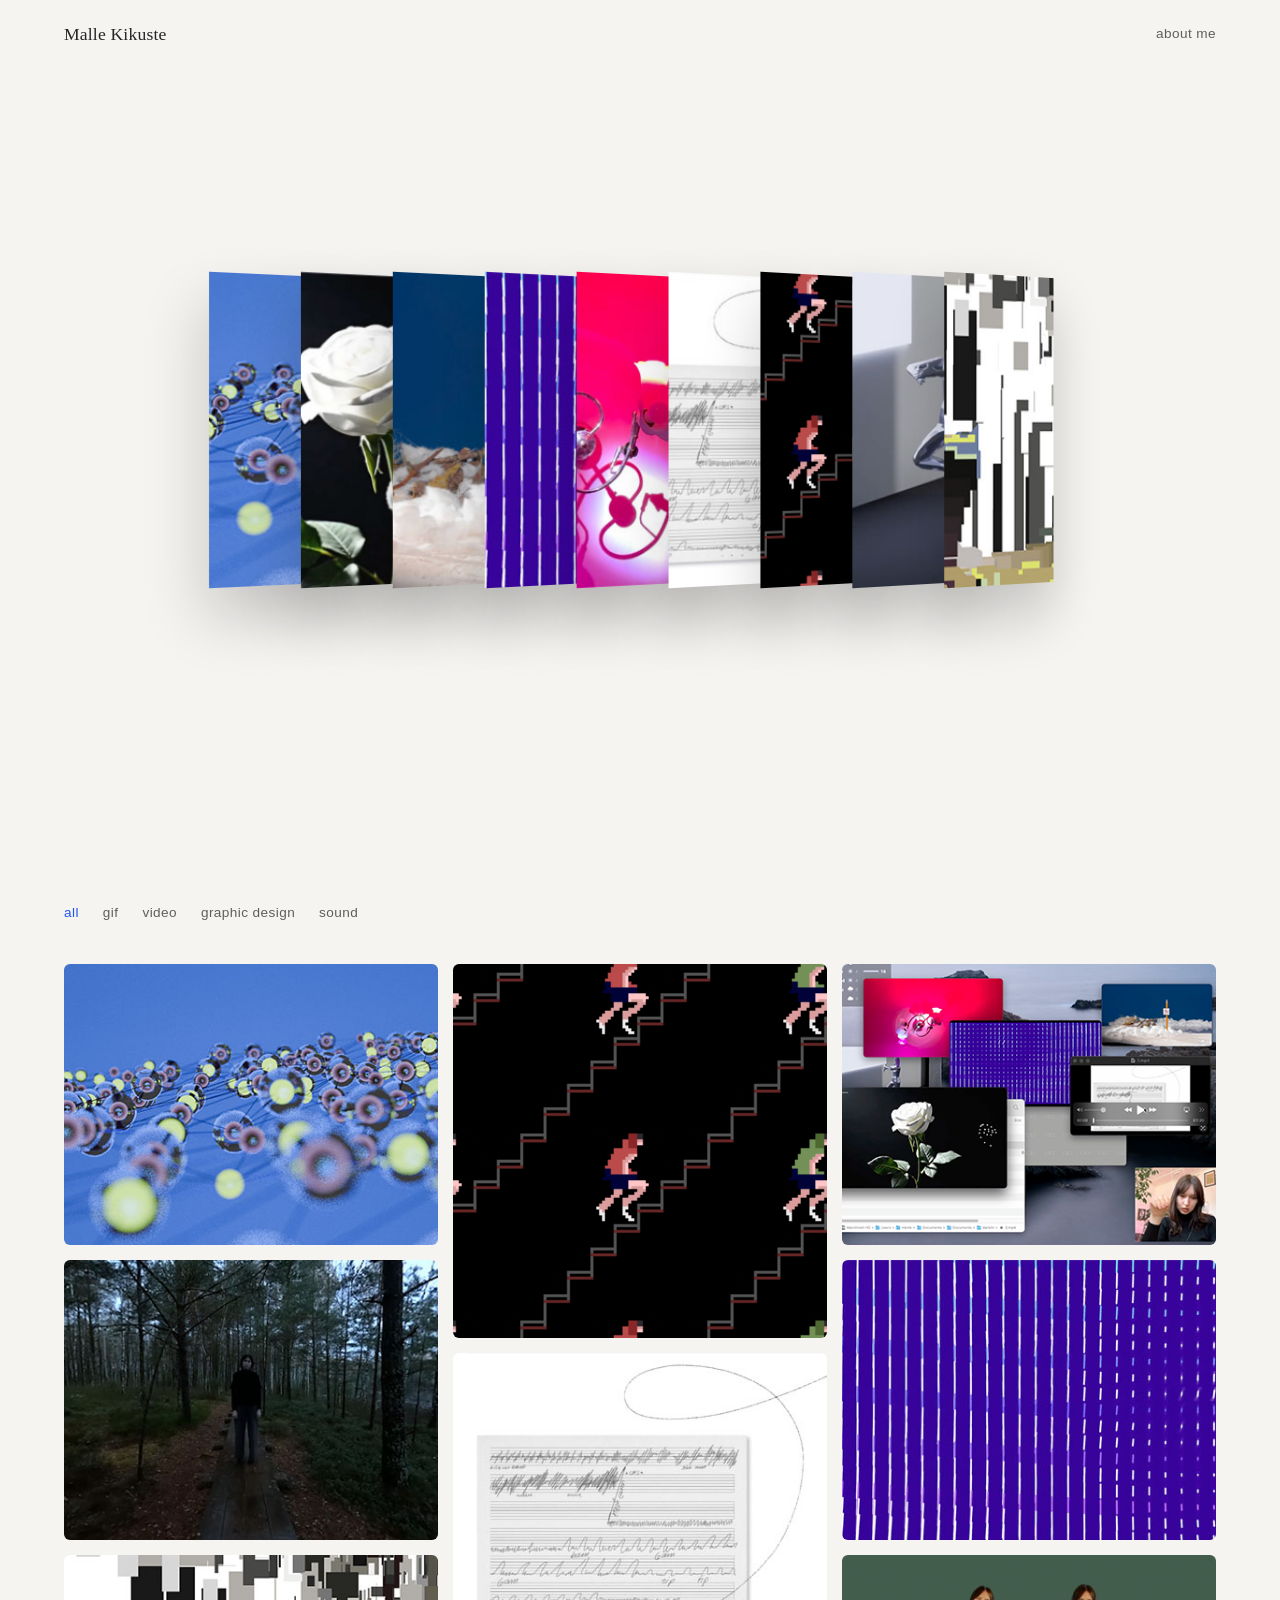
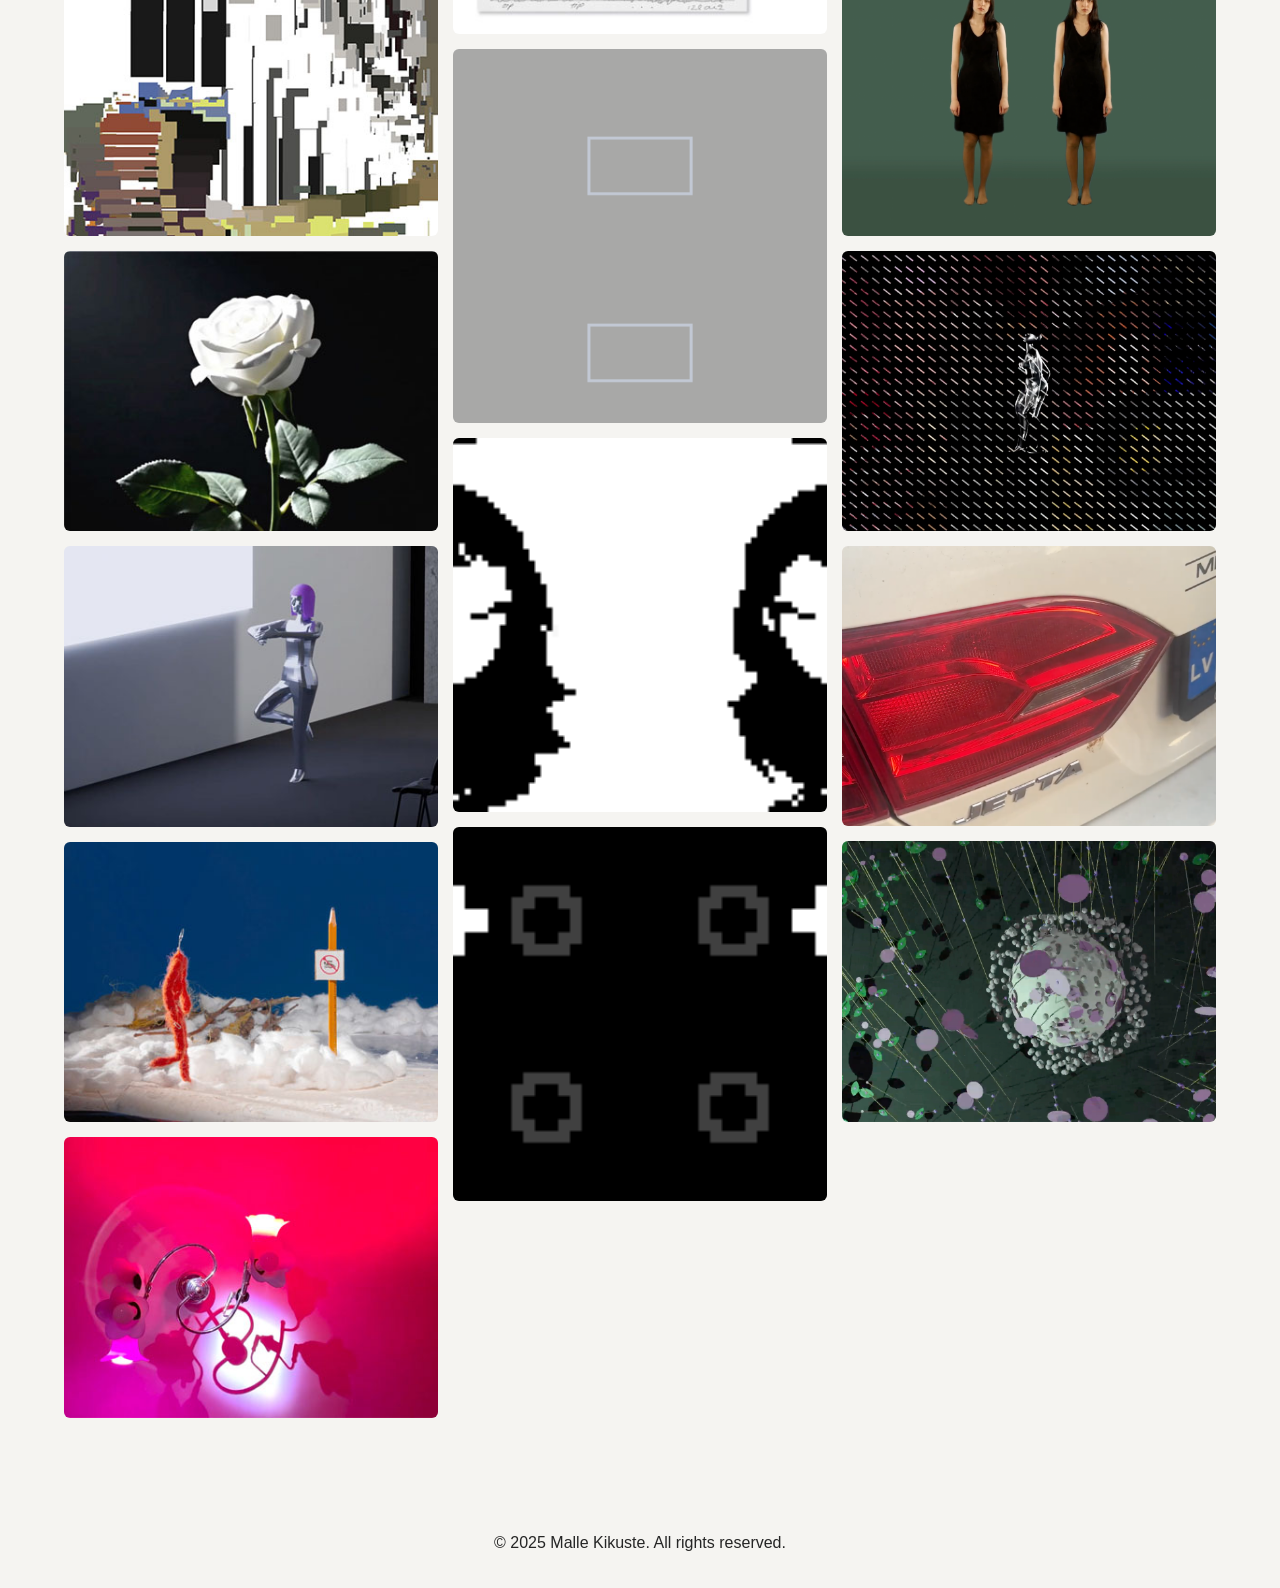
==== commit 2f47093f: "papildinajums galerijai" ====
--- a/index.html
+++ b/index.html
@@ -257,6 +257,18 @@
   <div class="item-overlay"><span>view</span></div></div>
 
 
+       <div class="gallery-item" 
+     data-category="video" 
+     data-title="Portfolio" 
+     data-date="2025" 
+     data-medium="Video"
+     data-description="videooperatori2sem" 
+     data-type="youtube" 
+     data-src="pUdnbKIlvMg">
+  <img src="thumbnails/thumbportfolio.png" alt="portfolio" />
+  <div class="item-overlay"><span>view</span></div></div>
+
+
      <div class="gallery-item" 
      data-category="video" 
      data-title="Homeostasis" 
